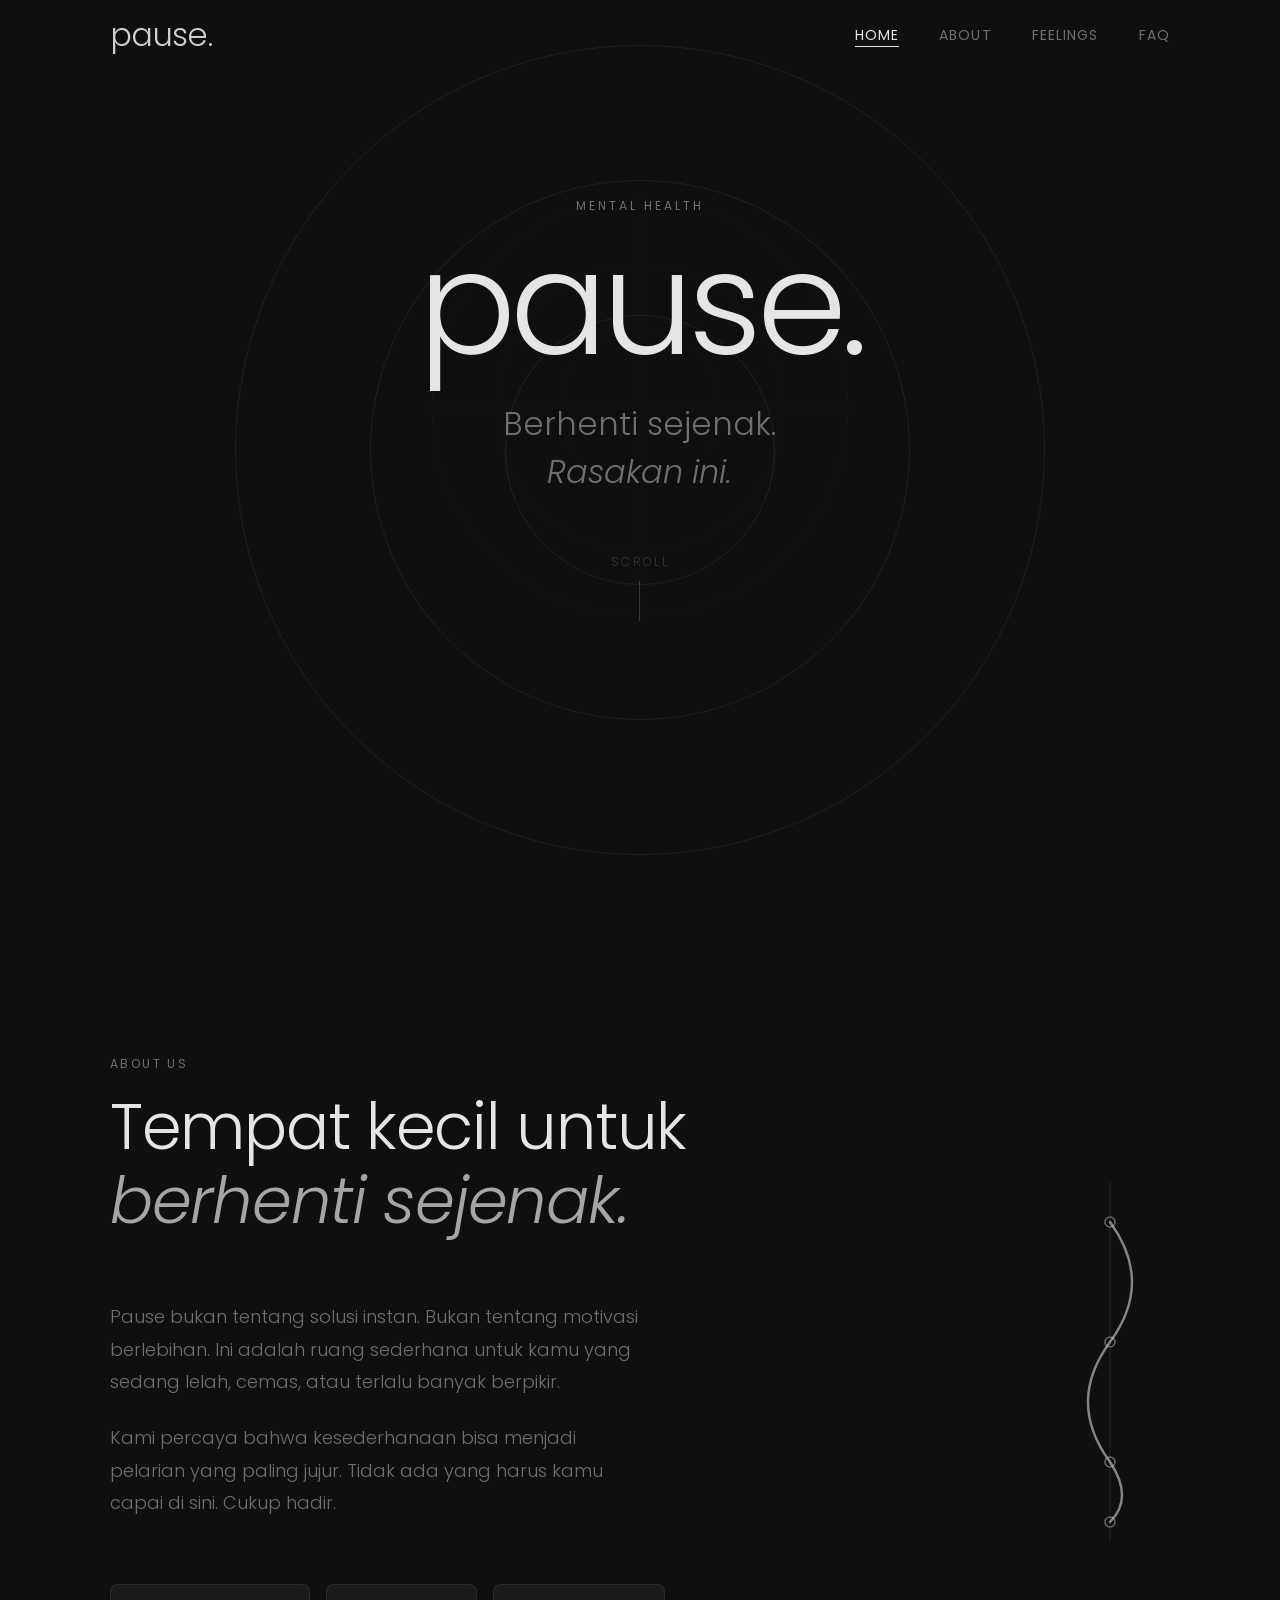
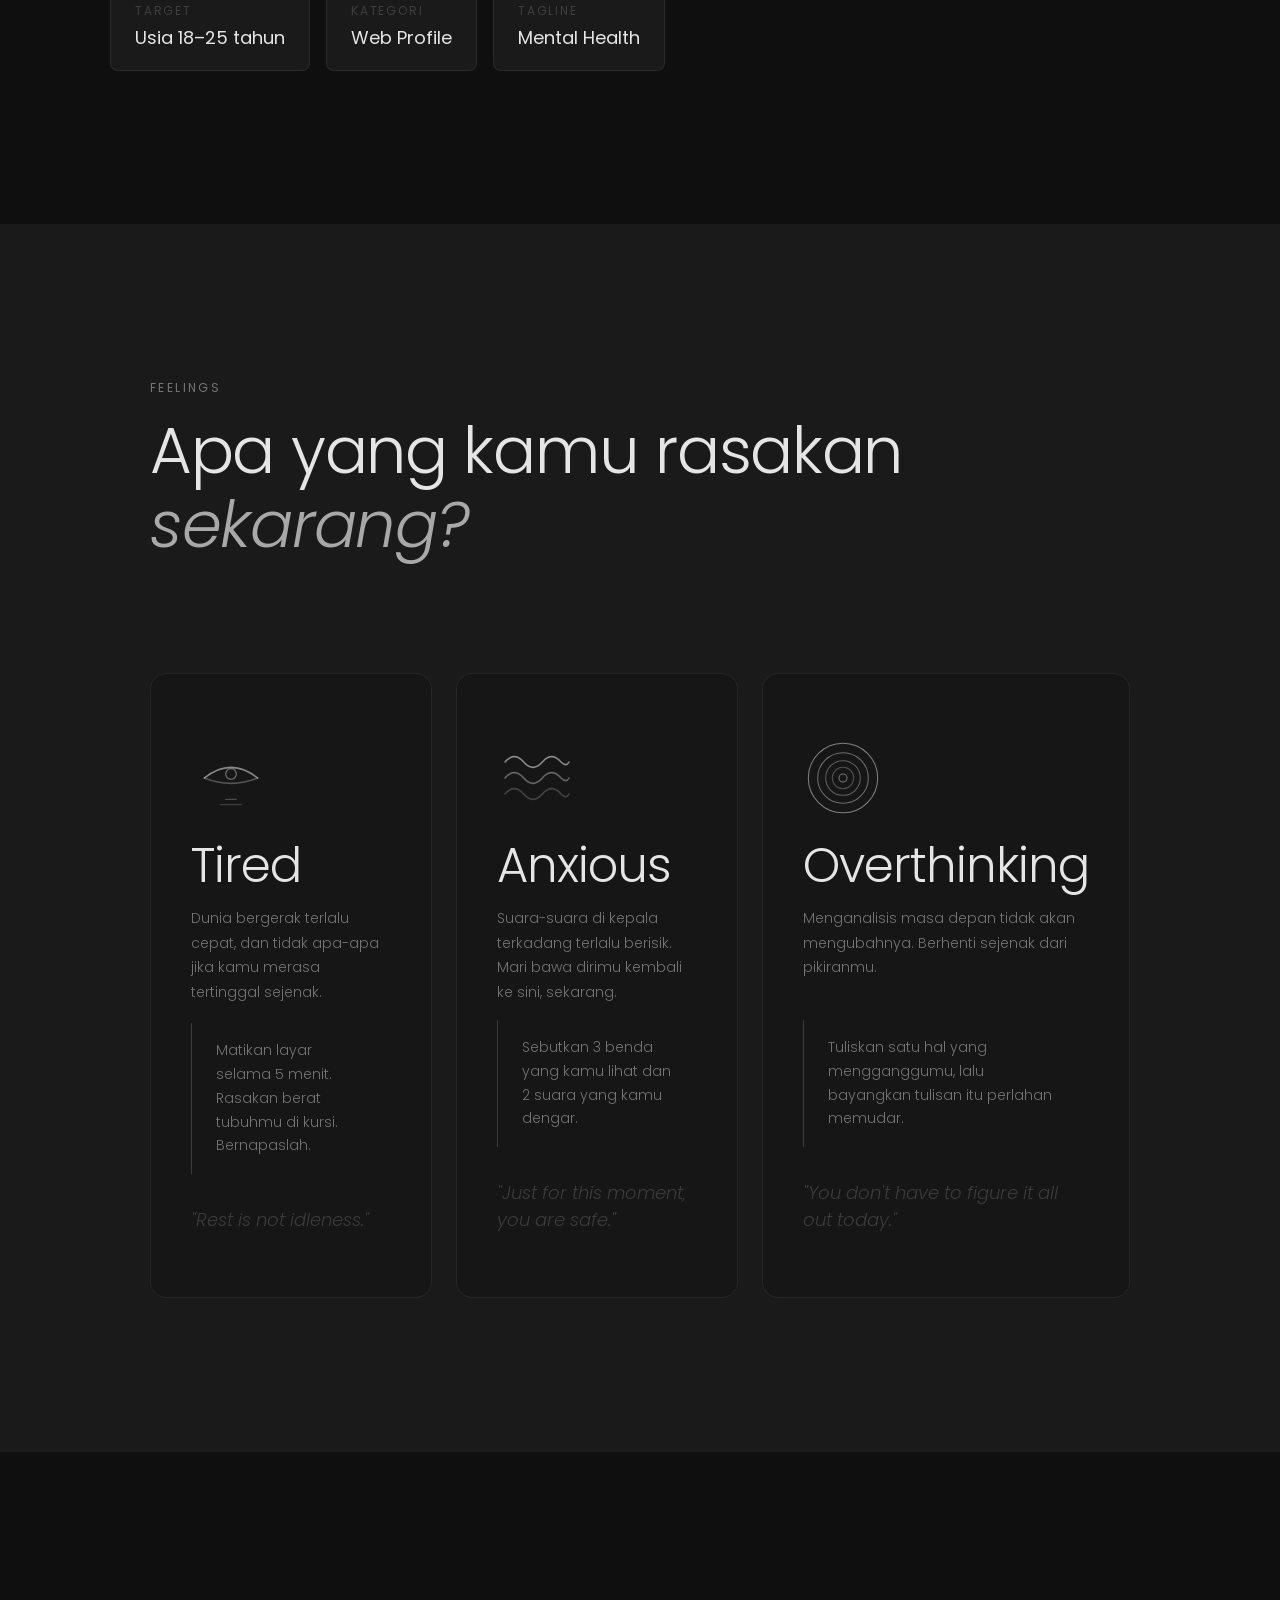
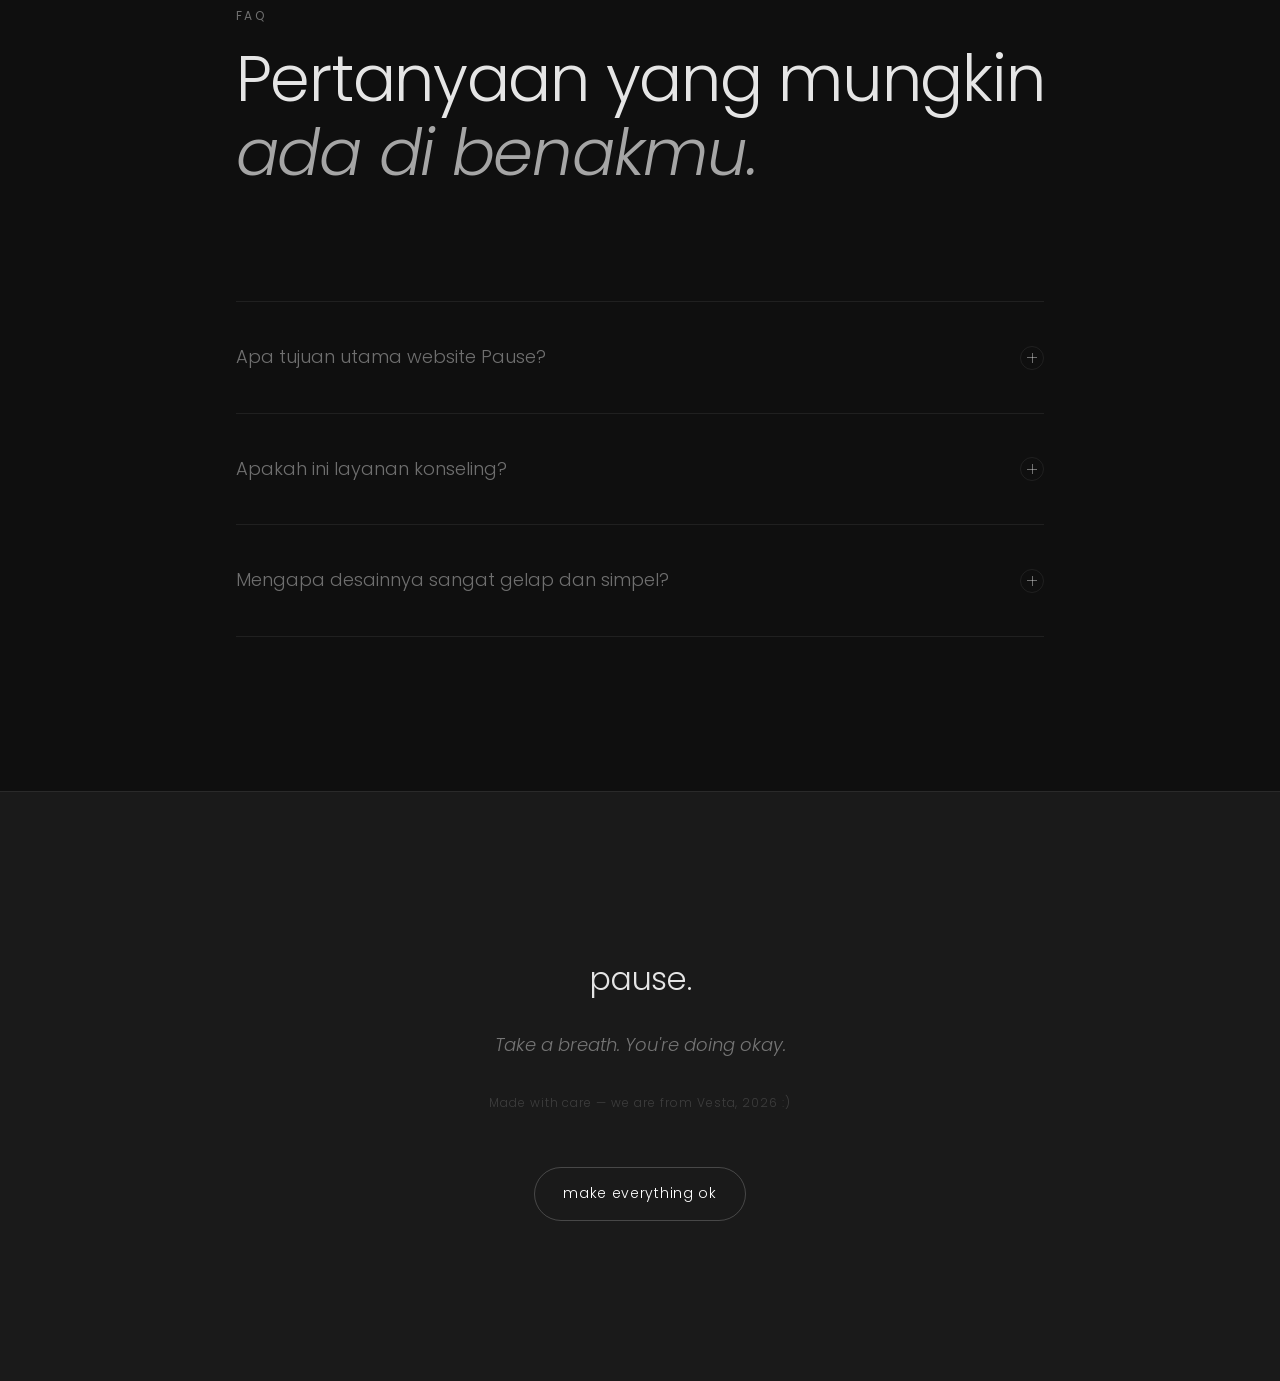
==== index.html @ aac9805b "feat: update add button everything ook" ====
<!doctype html>
<html lang="id">
  <head>
    <meta charset="UTF-8" />
    <meta name="viewport" content="width=device-width, initial-scale=1.0" />
    <meta
      name="description"
      content="Pause — Ruang digital yang tenang untuk berhenti sejenak dari hiruk-pikuk aktivitas sehari-hari."
    />
    <title>Pause - Mental Health</title>

    <!-- Favicon -->
    <link
      rel="icon"
      type="image/svg+xml"
      href="assets/images/line-art/overthinking.svg"
    />

    <!-- Google Fonts -->
    <link rel="preconnect" href="https://fonts.googleapis.com" />
    <link rel="preconnect" href="https://fonts.gstatic.com" crossorigin />
    <link
      href="https://fonts.googleapis.com/css2?family=Poppins:ital,wght@0,300;0,400;0,500;1,300;1,400&display=swap"
      rel="stylesheet"
    />

    <!-- Stylesheets -->
    <link rel="stylesheet" href="assets/css/style.css" />
    <link rel="stylesheet" href="assets/css/animations.css" />
  </head>
  <body>
    <!-- Skip link -->
    <a href="#main-content" class="skip-link">Skip to main content</a>

    <!-- Navbar -->
    <header class="site-header" role="banner">
      <nav class="navbar" role="navigation" aria-label="Main navigation">
        <a href="#home" class="navbar-brand" aria-label="Pause — back to home"
          >pause.</a
        >
        <ul class="navbar-nav" role="list">
          <li class="nav-item" role="listitem">
            <a href="#home" class="nav-link">Home</a>
          </li>
          <li class="nav-item" role="listitem">
            <a href="#about" class="nav-link">About</a>
          </li>
          <li class="nav-item" role="listitem">
            <a href="#feelings" class="nav-link">Feelings</a>
          </li>
          <li class="nav-item" role="listitem">
            <a href="#faq" class="nav-link">FAQ</a>
          </li>
        </ul>
      </nav>
    </header>

    <!-- Main -->
    <main id="main-content" role="main">
      <!-- Home -->
      <section
        id="home"
        class="section home-section"
        aria-labelledby="home-title"
      >
        <div class="home-bg-circles" aria-hidden="true">
          <span class="bg-circle bg-circle--outer"></span>
          <span class="bg-circle bg-circle--mid"></span>
          <span class="bg-circle bg-circle--inner"></span>
        </div>

        <div class="home-content">
          <div class="home-line-art" aria-hidden="true">
            <img src="assets/images/line-art/home-bg.svg" alt="" />
          </div>

          <div class="home-text">
            <p class="home-eyebrow">mental health</p>
            <h1 id="home-title" class="home-title">pause.</h1>
            <p class="home-tagline">
              Berhenti sejenak.<br /><em>Rasakan ini.</em>
            </p>
            <a
              href="#about"
              class="home-scroll-cue"
              aria-label="Scroll ke bawah untuk melihat lebih lanjut"
            >
              <span class="scroll-text">scroll</span>
              <span class="scroll-line" aria-hidden="true"></span>
            </a>
          </div>
        </div>
      </section>

      <!-- About -->
      <section
        id="about"
        class="section about-section"
        aria-labelledby="about-title"
      >
        <div class="section-container">
          <div class="about-content">
            <span class="section-label fade-in">About Us</span>
            <h2 id="about-title" class="section-title fade-in">
              Tempat kecil untuk<br /><em>berhenti sejenak.</em>
            </h2>
            <div class="about-body fade-in">
              <p>
                Pause bukan tentang solusi instan. Bukan tentang motivasi
                berlebihan. Ini adalah ruang sederhana untuk kamu yang sedang
                lelah, cemas, atau terlalu banyak berpikir.
              </p>
              <p>
                Kami percaya bahwa kesederhanaan bisa menjadi pelarian yang
                paling jujur. Tidak ada yang harus kamu capai di sini. Cukup
                hadir.
              </p>
            </div>

            <div class="about-meta fade-in" aria-label="Website details">
              <div class="about-meta-item">
                <span class="meta-label">Target</span>
                <span class="meta-value">Usia 18–25 tahun</span>
              </div>
              <div class="about-meta-item">
                <span class="meta-label">Kategori</span>
                <span class="meta-value">Web Profile</span>
              </div>
              <div class="about-meta-item">
                <span class="meta-label">Tagline</span>
                <span class="meta-value">Mental Health</span>
              </div>
            </div>
          </div>

          <div class="about-art fade-in" aria-hidden="true">
            <img src="assets/images/line-art/about-line.svg" alt="" />
          </div>
        </div>
      </section>

      <!-- Feelings -->
      <section
        id="feelings"
        class="section feelings-section"
        aria-labelledby="feelings-title"
      >
        <div class="section-container">
          <header class="feelings-header">
            <span class="section-label fade-in">Feelings</span>
            <h2 id="feelings-title" class="section-title fade-in">
              Apa yang kamu rasakan<br /><em>sekarang?</em>
            </h2>
          </header>

          <div
            class="feelings-grid"
            role="list"
            aria-label="Daftar perasaan yang dibahas"
          >
            <!-- Tired -->
            <article
              class="feeling-card fade-in"
              role="listitem"
              aria-labelledby="feeling-tired-title"
            >
              <div class="feeling-card-art" aria-hidden="true">
                <img src="assets/images/line-art/tired.svg" alt="" />
              </div>
              <div class="feeling-card-content">
                <h3 id="feeling-tired-title" class="feeling-title">Tired</h3>
                <p class="feeling-desc">
                  Dunia bergerak terlalu cepat, dan tidak apa-apa jika kamu
                  merasa tertinggal sejenak.
                </p>
                <div class="feeling-tips">
                  <p>
                    Matikan layar selama 5 menit. Rasakan berat tubuhmu di
                    kursi. Bernapaslah.
                  </p>
                </div>
                <blockquote class="feeling-quote">
                  <p>"Rest is not idleness."</p>
                </blockquote>
              </div>
            </article>

            <!-- Anxious -->
            <article
              class="feeling-card fade-in"
              role="listitem"
              aria-labelledby="feeling-anxious-title"
            >
              <div class="feeling-card-art" aria-hidden="true">
                <img src="assets/images/line-art/anxious.svg" alt="" />
              </div>
              <div class="feeling-card-content">
                <h3 id="feeling-anxious-title" class="feeling-title">
                  Anxious
                </h3>
                <p class="feeling-desc">
                  Suara-suara di kepala terkadang terlalu berisik. Mari bawa
                  dirimu kembali ke sini, sekarang.
                </p>
                <div class="feeling-tips">
                  <p>
                    Sebutkan 3 benda yang kamu lihat dan 2 suara yang kamu
                    dengar.
                  </p>
                </div>
                <blockquote class="feeling-quote">
                  <p>"Just for this moment, you are safe."</p>
                </blockquote>
              </div>
            </article>

            <!-- Overthinking -->
            <article
              class="feeling-card fade-in"
              role="listitem"
              aria-labelledby="feeling-overthinking-title"
            >
              <div class="feeling-card-art" aria-hidden="true">
                <img src="assets/images/line-art/overthinking.svg" alt="" />
              </div>
              <div class="feeling-card-content">
                <h3 id="feeling-overthinking-title" class="feeling-title">
                  Overthinking
                </h3>
                <p class="feeling-desc">
                  Menganalisis masa depan tidak akan mengubahnya. Berhenti
                  sejenak dari pikiranmu.
                </p>
                <div class="feeling-tips">
                  <p>
                    Tuliskan satu hal yang mengganggumu, lalu bayangkan tulisan
                    itu perlahan memudar.
                  </p>
                </div>
                <blockquote class="feeling-quote">
                  <p>"You don't have to figure it all out today."</p>
                </blockquote>
              </div>
            </article>
          </div>
        </div>
      </section>

      <!-- FAQ -->
      <section id="faq" class="section faq-section" aria-labelledby="faq-title">
        <div class="section-container">
          <header class="faq-header">
            <span class="section-label fade-in">FAQ</span>
            <h2 id="faq-title" class="section-title fade-in">
              Pertanyaan yang mungkin<br /><em>ada di benakmu.</em>
            </h2>
          </header>

          <div
            class="faq-list fade-in"
            role="list"
            aria-label="Frequently asked questions"
          >
            <div class="faq-item" role="listitem">
              <button
                class="faq-question"
                aria-expanded="false"
                aria-controls="faq-answer-1"
                id="faq-btn-1"
              >
                <span>Apa tujuan utama website Pause?</span>
                <span class="faq-icon" aria-hidden="true"></span>
              </button>
              <div
                class="faq-answer"
                id="faq-answer-1"
                role="region"
                aria-labelledby="faq-btn-1"
                hidden
              >
                <p>
                  Memberikan ruang digital yang tenang bagi siapa saja untuk
                  berhenti sejenak dari hiruk-pikuk aktivitas sehari-hari.
                </p>
              </div>
            </div>

            <div class="faq-item" role="listitem">
              <button
                class="faq-question"     
                aria-expanded="false"
                aria-controls="faq-answer-2"
                id="faq-btn-2"
              >
                <span>Apakah ini layanan konseling?</span>
                <span class="faq-icon" aria-hidden="true"></span>
              </button>
              <div
                class="faq-answer"
                id="faq-answer-2"
                role="region"
                aria-labelledby="faq-btn-2"
                hidden
              >
                <p>
                  Tidak. Website ini adalah media reflektif untuk membantu
                  menenangkan pikiran melalui pengalaman visual dan teks
                  singkat. Untuk dukungan profesional, kami sarankan berbicara
                  dengan konselor atau psikolog terdekat.
                </p>
              </div>
            </div>

            <div class="faq-item" role="listitem">
              <button
                class="faq-question"
                aria-expanded="false"
                aria-controls="faq-answer-3"
                id="faq-btn-3"
              >
                <span>Mengapa desainnya sangat gelap dan simpel?</span>
                <span class="faq-icon" aria-hidden="true"></span>
              </button>
              <div
                class="faq-answer"
                id="faq-answer-3"
                role="region"
                aria-labelledby="faq-btn-3"
                hidden
              >
                <p>
                  Untuk meminimalisir distraksi visual dan memberikan kenyamanan
                  pada mata, terutama saat merasa lelah atau cemas.
                  Kesederhanaan adalah bagian dari pesannya.
                </p>
              </div>
            </div>
          </div>
        </div>
      </section>
    </main>

    <!-- Footer -->
    <footer class="site-footer" role="contentinfo">
      <div class="footer-container">
        <p class="footer-brand">pause.</p>
        <p class="footer-tagline">Take a breath. You're doing okay.</p>
        <p class="footer-credit">Made with care — we are from Vesta, 2026 :)</p>
      </div>
      <br />
      <br />
      <div class="ok-section">
        <button id="ok-button">make everything ok</button>
      </div>
    </footer>

    <!-- Popup -->
    <div
      class="popup-overlay"
      id="popup-overlay"
      role="dialog"
      aria-modal="true"
      aria-labelledby="popup-message"
      aria-hidden="true"
    >
      <div class="popup-card">
        <div class="popup-art" aria-hidden="true">
          <img src="assets/images/line-art/popup-circles.svg" alt="" />
        </div>
        <p id="popup-message" class="popup-message" aria-live="polite"></p>
        <div class="popup-progress">
          <div class="popup-progress-bar" id="popup-progress-bar"></div>
        </div>
        <button
          class="popup-close"
          id="popup-close"
          aria-label="Tutup pesan reflektif"
        >
          okay
        </button>
      </div>
    </div>

    <!-- Scripts -->
    <script src="assets/js/popup.js"></script>
    <script src="assets/js/main.js"></script>
  </body>
</html>
---- assets/css/style.css ----
/* ============================================================
   PAUSE — style.css
   Global styles, variables, reset, components
   ============================================================ */

/* Custom Properties */
:root {
  /* Colors */
  --color-bg: #0f0f0f;
  --color-bg-secondary: #1a1a1a;
  --color-bg-card: #161616;
  --color-text: #e5e5e5;
  --color-text-muted: rgba(229, 229, 229, 0.45);
  --color-text-faint: rgba(229, 229, 229, 0.18);
  --color-border: rgba(229, 229, 229, 0.08);
  --color-border-hover: rgba(229, 229, 229, 0.18);

  /* Typography */
  --font-main: "Poppins", system-ui, sans-serif;

  /* Font sizes */
  --fs-xs: 0.75rem;
  --fs-sm: 0.875rem;
  --fs-base: 1rem;
  --fs-md: 1.125rem;
  --fs-lg: 1.5rem;
  --fs-xl: 2rem;
  --fs-2xl: 3rem;
  --fs-3xl: 4.5rem;
  --fs-hero: clamp(4.5rem, 14vw, 9rem);

  /* Spacing */
  --space-xs: 0.5rem;
  --space-sm: 1rem;
  --space-md: 1.5rem;
  --space-lg: 2.5rem;
  --space-xl: 4rem;
  --space-2xl: 7rem;
  --space-3xl: 10rem;

  /* Layout */
  --max-width: 1140px;
  --section-padding: clamp(5rem, 12vw, 10rem);

  /* Navbar */
  --navbar-height: 70px;

  /* Transitions */
  --transition-fast: 150ms ease;
  --transition-base: 300ms ease;
  --transition-slow: 600ms ease;

  /* Radius */
  --radius-sm: 4px;
  --radius-base: 8px;
  --radius-lg: 16px;
  --radius-full: 9999px;
}

/* Reset */
*,
*::before,
*::after {
  box-sizing: border-box;
  margin: 0;
  padding: 0;
}

html {
  scroll-behavior: smooth;
  scroll-padding-top: var(--navbar-height);
  -webkit-text-size-adjust: 100%;
}

body {
  background-color: var(--color-bg);
  color: var(--color-text);
  font-family: var(--font-main);
  font-size: var(--fs-base);
  font-weight: 300;
  line-height: 1.7;
  min-height: 100vh;
  overflow-x: hidden;
}

img {
  display: block;
  max-width: 100%;
}

ul,
ol {
  list-style: none;
}

a {
  color: inherit;
  text-decoration: none;
}

button {
  background: none;
  border: none;
  cursor: pointer;
  font: inherit;
  color: inherit;
}

blockquote {
  quotes: none;
}

/* Skip link */
.skip-link {
  position: absolute;
  top: -999px;
  left: 0;
  padding: var(--space-xs) var(--space-sm);
  background: var(--color-text);
  color: var(--color-bg);
  font-size: var(--fs-sm);
  z-index: 1000;
}

.skip-link:focus {
  top: 0;
}

/* Navbar */
.site-header {
  position: fixed;
  top: 0;
  left: 0;
  right: 0;
  z-index: 100;
  height: var(--navbar-height);
  transition:
    background-color var(--transition-slow),
    border-color var(--transition-slow);
}

.site-header.is-scrolled {
  background-color: rgba(15, 15, 15, 0.88);
  backdrop-filter: blur(12px);
  -webkit-backdrop-filter: blur(12px);
  border-bottom: 1px solid var(--color-border);
}

.navbar {
  display: flex;
  align-items: center;
  justify-content: space-between;
  max-width: var(--max-width);
  margin: 0 auto;
  padding: 0 var(--space-lg);
  height: 100%;
}

.navbar-brand {
  font-size: var(--fs-xl);
  font-weight: 300;
  letter-spacing: -0.02em;
  color: var(--color-text);
  opacity: 0.9;
  transition: opacity var(--transition-fast);
}

.navbar-brand:hover {
  opacity: 1;
}

.navbar-nav {
  display: flex;
  align-items: center;
  gap: var(--space-lg);
}

.nav-link {
  font-size: var(--fs-sm);
  font-weight: 400;
  letter-spacing: 0.08em;
  text-transform: uppercase;
  color: var(--color-text-muted);
  position: relative;
  padding-bottom: 2px;
  transition: color var(--transition-fast);
}

.nav-link::after {
  content: "";
  position: absolute;
  bottom: 0;
  left: 0;
  width: 0;
  height: 1px;
  background-color: var(--color-text);
  transition: width var(--transition-base);
}

.nav-link:hover,
.nav-link.is-active {
  color: var(--color-text);
}

.nav-link:hover::after,
.nav-link.is-active::after {
  width: 100%;
}

/* Section shared */
.section {
  min-height: 100vh;
  padding-top: var(--section-padding);
  padding-bottom: var(--section-padding);
  position: relative;
}

.section-container {
  max-width: var(--max-width);
  margin: 0 auto;
  padding: 0 var(--space-lg);
}

.section-label {
  display: block;
  font-size: var(--fs-xs);
  font-weight: 400;
  letter-spacing: 0.2em;
  text-transform: uppercase;
  color: var(--color-text-muted);
  margin-bottom: var(--space-sm);
}

.section-title {
  font-size: clamp(var(--fs-2xl), 5vw, var(--fs-3xl));
  font-weight: 300;
  line-height: 1.15;
  letter-spacing: -0.02em;
  margin-bottom: var(--space-xl);
  color: var(--color-text);
}

.section-title em {
  font-style: italic;
  opacity: 0.7;
}

/* Home section */
.home-section {
  display: flex;
  align-items: center;
  justify-content: center;
  padding-top: var(--navbar-height);
  overflow: hidden;
}

.home-bg-circles {
  position: absolute;
  inset: 0;
  pointer-events: none;
  z-index: 0;
}

.bg-circle {
  position: absolute;
  border-radius: 50%;
  border: 1px solid var(--color-border);
}

.bg-circle--outer {
  width: 90vmin;
  height: 90vmin;
  top: 50%;
  left: 50%;
  transform: translate(-50%, -50%);
  animation: pulse-ring 8s ease-in-out infinite;
}

.bg-circle--mid {
  width: 60vmin;
  height: 60vmin;
  top: 50%;
  left: 50%;
  transform: translate(-50%, -50%);
  animation: pulse-ring 8s ease-in-out 1s infinite;
}

.bg-circle--inner {
  width: 30vmin;
  height: 30vmin;
  top: 50%;
  left: 50%;
  transform: translate(-50%, -50%);
  animation: pulse-ring 8s ease-in-out 2s infinite;
}

.home-content {
  position: relative;
  z-index: 1;
  display: flex;
  flex-direction: column;
  align-items: center;
  justify-content: center;
  text-align: center;
  width: 100%;
  max-width: var(--max-width);
  padding: 0 var(--space-lg);
}

.home-line-art {
  position: absolute;
  top: 50%;
  left: 50%;
  transform: translate(-50%, -50%);
  width: clamp(280px, 55vmin, 480px);
  opacity: 0.35;
  pointer-events: none;
  animation: float-slow 7s ease-in-out infinite;
  animation-delay: 1.5s;
}

.home-line-art img {
  width: 100%;
  height: auto;
}

.home-text {
  display: flex;
  flex-direction: column;
  align-items: center;
  gap: var(--space-sm);
}

.home-eyebrow {
  font-size: var(--fs-xs);
  font-weight: 400;
  letter-spacing: 0.25em;
  text-transform: uppercase;
  color: var(--color-text-muted);
}

.home-title {
  font-size: var(--fs-hero);
  font-weight: 300;
  line-height: 1;
  letter-spacing: -0.04em;
  color: var(--color-text);
}

.home-tagline {
  font-size: clamp(var(--fs-md), 2.5vw, var(--fs-xl));
  font-weight: 300;
  color: var(--color-text-muted);
  line-height: 1.5;
  margin-top: var(--space-xs);
}

.home-tagline em {
  font-style: italic;
}

.home-scroll-cue {
  display: flex;
  flex-direction: column;
  align-items: center;
  gap: var(--space-xs);
  margin-top: var(--space-lg);
  color: var(--color-text-faint);
  transition: color var(--transition-base);
}

.home-scroll-cue:hover {
  color: var(--color-text-muted);
}

.scroll-text {
  font-size: var(--fs-xs);
  letter-spacing: 0.2em;
  text-transform: uppercase;
}

.scroll-line {
  display: block;
  width: 1px;
  height: 40px;
  background: currentColor;
  animation: scroll-bounce 2s ease-in-out infinite;
}

/* About section */
.about-section {
  background-color: var(--color-bg);
  display: flex;
  align-items: center;
}

.about-section .section-container {
  display: grid;
  grid-template-columns: 1fr auto;
  gap: var(--space-2xl);
  align-items: center;
  width: 100%;
}

.about-body {
  display: flex;
  flex-direction: column;
  gap: var(--space-md);
  max-width: 540px;
  margin-bottom: var(--space-xl);
}

.about-body p {
  font-size: var(--fs-md);
  font-weight: 300;
  color: var(--color-text-muted);
  line-height: 1.8;
}

.about-meta {
  display: flex;
  flex-wrap: wrap;
  gap: var(--space-sm);
}

.about-meta-item {
  display: flex;
  flex-direction: column;
  gap: 2px;
  padding: var(--space-sm) var(--space-md);
  border: 1px solid var(--color-border);
  border-radius: var(--radius-base);
  background-color: var(--color-bg-secondary);
  transition: border-color var(--transition-base);
}

.about-meta-item:hover {
  border-color: var(--color-border-hover);
}

.meta-label {
  font-size: var(--fs-xs);
  font-weight: 400;
  letter-spacing: 0.15em;
  text-transform: uppercase;
  color: var(--color-text-faint);
}

.meta-value {
  font-size: var(--fs-md);
  font-weight: 400;
  color: var(--color-text);
}

.about-art {
  width: 120px;
  opacity: 0.6;
  flex-shrink: 0;
}

.about-art img {
  width: 100%;
  height: auto;
}

/* Feelings section */
.feelings-section {
  background-color: var(--color-bg-secondary);
}

.feelings-header {
  max-width: var(--max-width);
  margin: 0 auto;
  padding: 0 var(--space-lg);
  margin-bottom: var(--space-2xl);
}

.feelings-grid {
  max-width: var(--max-width);
  margin: 0 auto;
  padding: 0 var(--space-lg);
  display: grid;
  grid-template-columns: repeat(3, 1fr);
  gap: var(--space-md);
}

.feeling-card {
  background-color: var(--color-bg-card);
  border: 1px solid var(--color-border);
  border-radius: var(--radius-lg);
  padding: var(--space-xl) var(--space-lg);
  display: flex;
  flex-direction: column;
  gap: var(--space-md);
  transition:
    border-color var(--transition-base),
    transform var(--transition-slow);
  will-change: transform;
}

.feeling-card:hover {
  border-color: var(--color-border-hover);
  transform: translateY(-4px);
}

.feeling-card-art {
  width: 80px;
  height: 80px;
}

.feeling-card-art img {
  width: 100%;
  height: 100%;
  object-fit: contain;
}

.feeling-card-content {
  display: flex;
  flex-direction: column;
  gap: var(--space-sm);
  flex: 1;
}

.feeling-title {
  font-size: var(--fs-2xl);
  font-weight: 300;
  letter-spacing: -0.02em;
  line-height: 1;
  color: var(--color-text);
}

.feeling-desc {
  font-size: var(--fs-sm);
  font-weight: 300;
  color: var(--color-text-muted);
  line-height: 1.75;
}

.feeling-tips {
  padding: var(--space-sm) var(--space-md);
  border-left: 1px solid var(--color-border-hover);
  margin-top: auto;
}

.feeling-tips p {
  font-size: var(--fs-sm);
  font-weight: 300;
  color: var(--color-text-muted);
  line-height: 1.7;
}

.feeling-quote {
  margin-top: var(--space-sm);
}

.feeling-quote p {
  font-size: var(--fs-md);
  font-style: italic;
  font-weight: 300;
  color: var(--color-text-faint);
  line-height: 1.5;
}

/* FAQ section */
.faq-section {
  background-color: var(--color-bg);
  display: flex;
  align-items: center;
}

.faq-header {
  max-width: var(--max-width);
  margin: 0 auto;
  padding: 0 var(--space-lg);
  margin-bottom: var(--space-2xl);
}

.faq-list {
  max-width: var(--max-width);
  margin: 0 auto;
  padding: 0 var(--space-lg);
  display: flex;
  flex-direction: column;
}

.faq-item {
  border-top: 1px solid var(--color-border);
}

.faq-item:last-child {
  border-bottom: 1px solid var(--color-border);
}

.faq-question {
  display: flex;
  align-items: center;
  justify-content: space-between;
  width: 100%;
  padding: var(--space-lg) 0;
  text-align: left;
  color: var(--color-text-muted);
  font-size: var(--fs-md);
  font-weight: 300;
  gap: var(--space-md);
  transition: color var(--transition-fast);
}

.faq-question:hover,
.faq-question[aria-expanded="true"] {
  color: var(--color-text);
}

.faq-icon {
  flex-shrink: 0;
  width: 24px;
  height: 24px;
  border: 1px solid var(--color-border);
  border-radius: var(--radius-full);
  display: flex;
  align-items: center;
  justify-content: center;
  color: var(--color-text-muted);
  transition:
    border-color var(--transition-base),
    color var(--transition-base);
  position: relative;
}

.faq-icon::before {
  content: "";
  position: absolute;
  width: 10px;
  height: 1px;
  background: currentColor;
}

.faq-icon::after {
  content: "";
  position: absolute;
  width: 1px;
  height: 10px;
  background: currentColor;
  transition:
    transform var(--transition-base),
    opacity var(--transition-base);
}

.faq-question[aria-expanded="true"] .faq-icon {
  border-color: var(--color-border-hover);
  color: var(--color-text);
}

.faq-question[aria-expanded="true"] .faq-icon::after {
  transform: rotate(90deg);
  opacity: 0;
}

.faq-answer {
  overflow: hidden;
  max-height: 0;
  transition: max-height 400ms cubic-bezier(0.16, 1, 0.3, 1);
}

.faq-answer[hidden] {
  display: block !important;
  max-height: 0;
}

.faq-answer.is-open {
  max-height: 400px;
}

.faq-answer p {
  padding-bottom: var(--space-lg);
  font-size: var(--fs-base);
  font-weight: 300;
  color: var(--color-text-muted);
  line-height: 1.8;
  max-width: 680px;
}

/* Footer */
.site-footer {
  background-color: var(--color-bg-secondary);
  border-top: 1px solid var(--color-border);
  padding: var(--space-3xl) var(--space-lg);
  text-align: center;
}

.footer-container {
  display: flex;
  flex-direction: column;
  align-items: center;
  gap: var(--space-sm);
}

.footer-brand {
  font-size: var(--fs-xl);
  font-weight: 300;
  letter-spacing: -0.02em;
  color: var(--color-text);
  margin-bottom: var(--space-xs);
}

.footer-tagline {
  font-size: var(--fs-md);
  font-style: italic;
  font-weight: 300;
  color: var(--color-text-muted);
}

.footer-credit {
  font-size: var(--fs-xs);
  font-weight: 300;
  letter-spacing: 0.08em;
  color: var(--color-text-faint);
  margin-top: var(--space-sm);
}

/* Popup */
.popup-overlay {
  position: fixed;
  inset: 0;
  z-index: 200;
  display: flex;
  align-items: center;
  justify-content: center;
  padding: var(--space-lg);
  background-color: rgba(10, 10, 10, 0.75);
  backdrop-filter: blur(8px);
  -webkit-backdrop-filter: blur(8px);
  opacity: 0;
  pointer-events: none;
  transition: opacity var(--transition-slow);
}

.popup-overlay.is-visible {
  opacity: 1;
  pointer-events: all;
}

.popup-card {
  background-color: var(--color-bg-secondary);
  border: 1px solid var(--color-border-hover);
  border-radius: var(--radius-lg);
  padding: var(--space-2xl) var(--space-xl);
  max-width: 420px;
  width: 100%;
  text-align: center;
  display: flex;
  flex-direction: column;
  align-items: center;
  gap: var(--space-lg);
  transform: translateY(16px);
  transition: transform var(--transition-slow);
}

.popup-overlay.is-visible .popup-card {
  transform: translateY(0);
}

.popup-art img {
  width: 70px;
  height: 70px;
  opacity: 0.6;
}

.popup-message {
  font-size: var(--fs-lg);
  font-weight: 300;
  font-style: italic;
  line-height: 1.5;
  color: var(--color-text);
  letter-spacing: -0.01em;
}

.popup-close {
  display: inline-block;
  padding: var(--space-sm) var(--space-xl);
  border: 1px solid var(--color-border-hover);
  border-radius: var(--radius-full);
  font-size: var(--fs-xs);
  font-weight: 400;
  letter-spacing: 0.12em;
  text-transform: uppercase;
  color: var(--color-text-muted);
  transition:
    color var(--transition-fast),
    border-color var(--transition-fast),
    background var(--transition-fast);
}

.popup-close:hover {
  color: var(--color-bg);
  background-color: var(--color-text);
  border-color: var(--color-text);
}

/* Responsive - Tablet */
@media (max-width: 900px) {
  .about-section .section-container {
    grid-template-columns: 1fr;
  }

  .about-art {
    display: none;
  }

  .feelings-grid {
    grid-template-columns: 1fr;
    max-width: 480px;
  }

  .navbar-nav {
    gap: var(--space-md);
  }
}

/* Responsive - Mobile */
@media (max-width: 600px) {
  :root {
    --space-lg: 1.5rem;
  }

  .navbar {
    padding: 0 var(--space-md);
  }

  .feelings-grid,
  .faq-list,
  .faq-header,
  .feelings-header,
  .section-container {
    padding: 0 var(--space-md);
  }
}

.popup-progress {
  width: 100%;
  height: 4px;
  background: rgba(255, 255, 255, 0.1);
  margin-top: 16px;
  border-radius: 999px;
  overflow: hidden;
}

.popup-progress-bar {
  height: 100%;
  width: 0%;
  background: white;
  transition: width 0.3s ease;
}

#ok-button {
  padding: 14px 28px;
  border-radius: 999px;
  border: 1px solid rgba(255, 255, 255, 0.2);
  background: transparent;
  color: white;
  font-size: 14px;
  letter-spacing: 0.05em;
  cursor: pointer;

  transition: all 0.25s ease;
}

/* hover */
#ok-button:hover {
  background: rgba(255, 255, 255, 0.08);
  border-color: rgba(255, 255, 255, 0.4);
}

/* active (click feel) */
#ok-button:active {
  transform: scale(0.96);
}

#ok-button:hover {
  box-shadow: 0 0 20px rgba(255, 255, 255, 0.08);
}
---- assets/css/animations.css ----
/* ============================================================
   PAUSE — animations.css
   Keyframes, entrance transitions, scroll-triggered effects
   ============================================================ */

/* Keyframes */

@keyframes pulse-ring {
  0%,
  100% {
    opacity: 0.06;
    transform: translate(-50%, -50%) scale(1);
  }
  50% {
    opacity: 0.14;
    transform: translate(-50%, -50%) scale(1.04);
  }
}

@keyframes scroll-bounce {
  0%,
  100% {
    transform: scaleY(1);
    opacity: 0.3;
  }
  50% {
    transform: scaleY(0.6);
    opacity: 0.1;
  }
}

@keyframes float-slow {
  0%,
  100% {
    transform: translate(-50%, -50%) translateY(0px);
  }
  50% {
    transform: translate(-50%, -50%) translateY(-12px);
  }
}

@keyframes hero-enter {
  from {
    opacity: 0;
    transform: translateY(28px);
  }
  to {
    opacity: 1;
    transform: translateY(0);
  }
}

/* Hero entrance */
.home-eyebrow {
  animation: hero-enter 0.9s ease both;
  animation-delay: 0.2s;
}

.home-title {
  animation: hero-enter 1.1s cubic-bezier(0.16, 1, 0.3, 1) both;
  animation-delay: 0.35s;
}

.home-tagline {
  animation: hero-enter 0.9s ease both;
  animation-delay: 0.6s;
}

.home-scroll-cue {
  animation: hero-enter 0.9s ease both;
  animation-delay: 0.85s;
}

/* Scroll fade-in */
.fade-in {
  opacity: 0;
  transform: translateY(24px);
  transition:
    opacity 0.75s cubic-bezier(0.16, 1, 0.3, 1),
    transform 0.75s cubic-bezier(0.16, 1, 0.3, 1);
}

.fade-in.is-visible {
  opacity: 1;
  transform: translateY(0);
}

/* Feeling cards stagger */
.feelings-grid .feeling-card:nth-child(1) {
  transition-delay: 0ms;
}
.feelings-grid .feeling-card:nth-child(2) {
  transition-delay: 120ms;
}
.feelings-grid .feeling-card:nth-child(3) {
  transition-delay: 240ms;
}

/* FAQ items stagger */
.faq-list .faq-item:nth-child(1) {
  transition-delay: 0ms;
}
.faq-list .faq-item:nth-child(2) {
  transition-delay: 80ms;
}
.faq-list .faq-item:nth-child(3) {
  transition-delay: 160ms;
}

/* Reduce motion */
@media (prefers-reduced-motion: reduce) {
  *,
  *::before,
  *::after {
    animation-duration: 0.01ms !important;
    animation-iteration-count: 1 !important;
    transition-duration: 0.01ms !important;
  }

  .fade-in {
    opacity: 1;
    transform: none;
  }

  html {
    scroll-behavior: auto;
  }
}
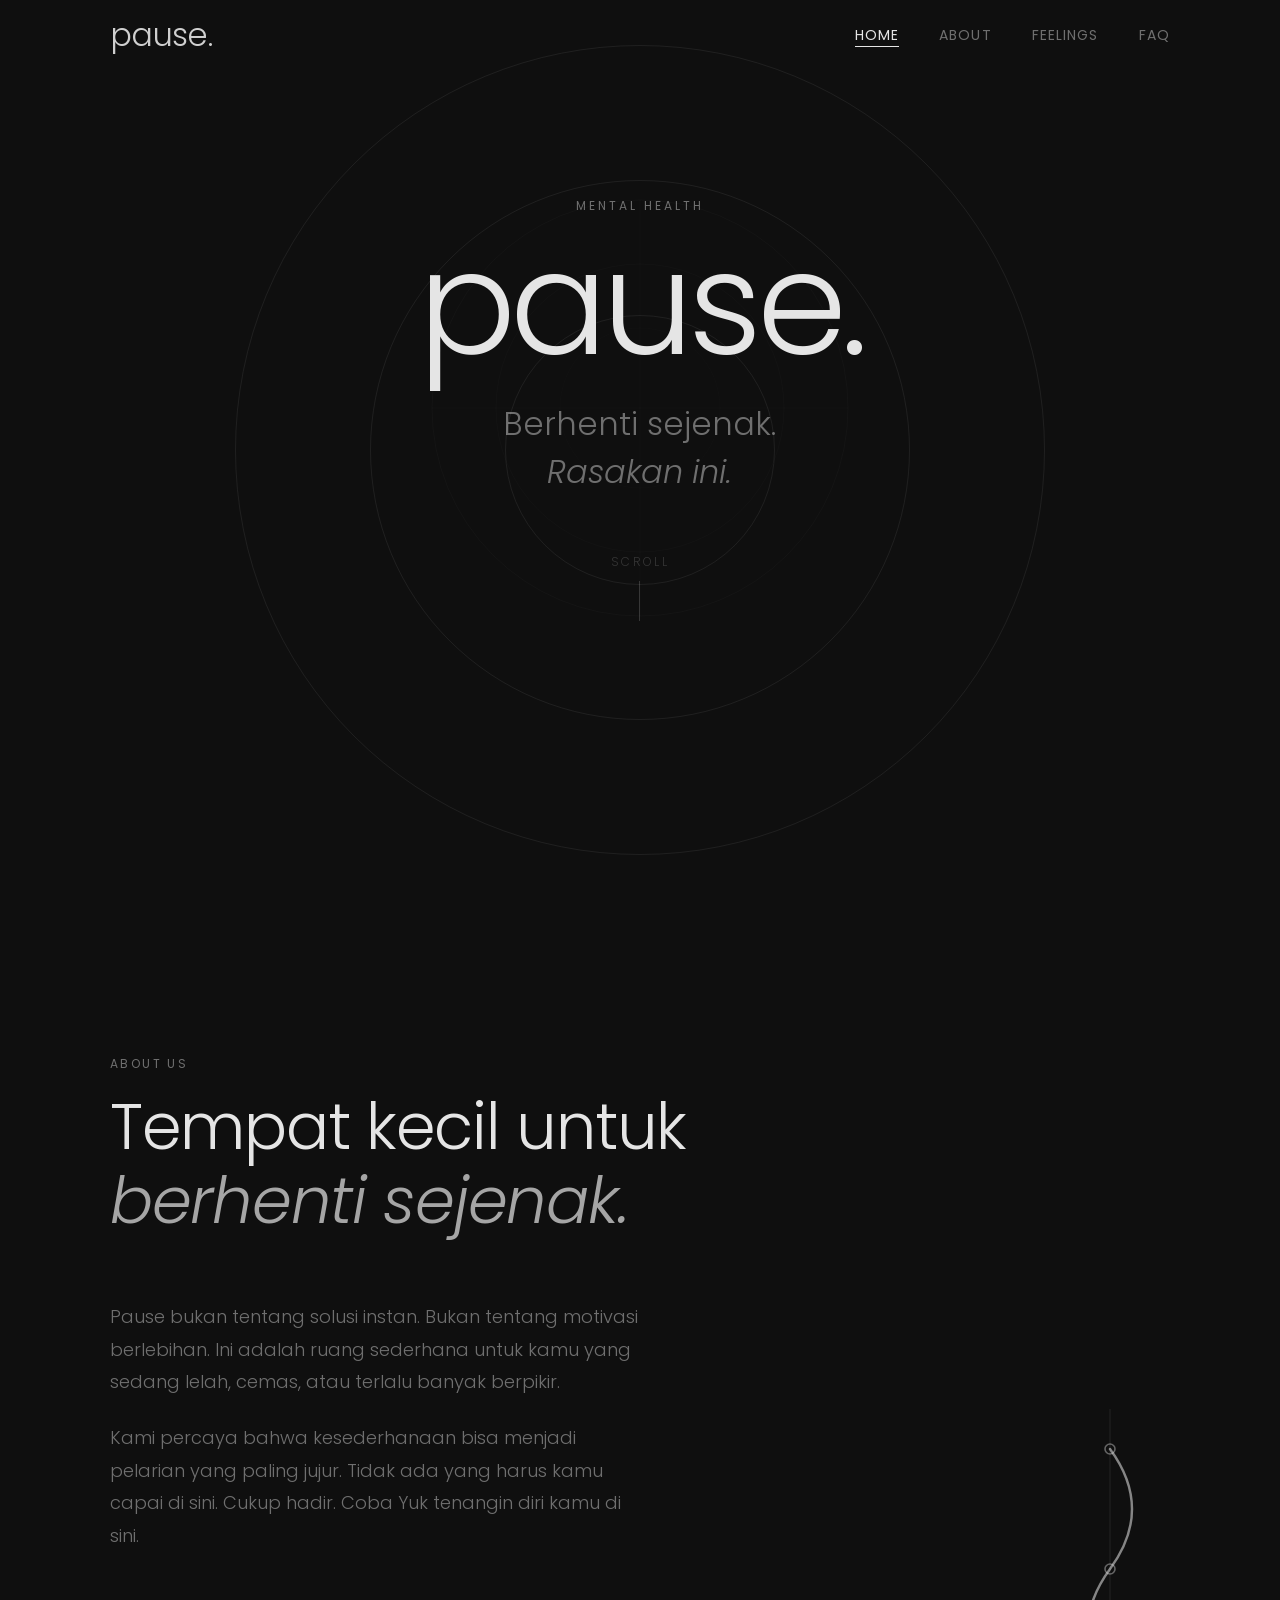
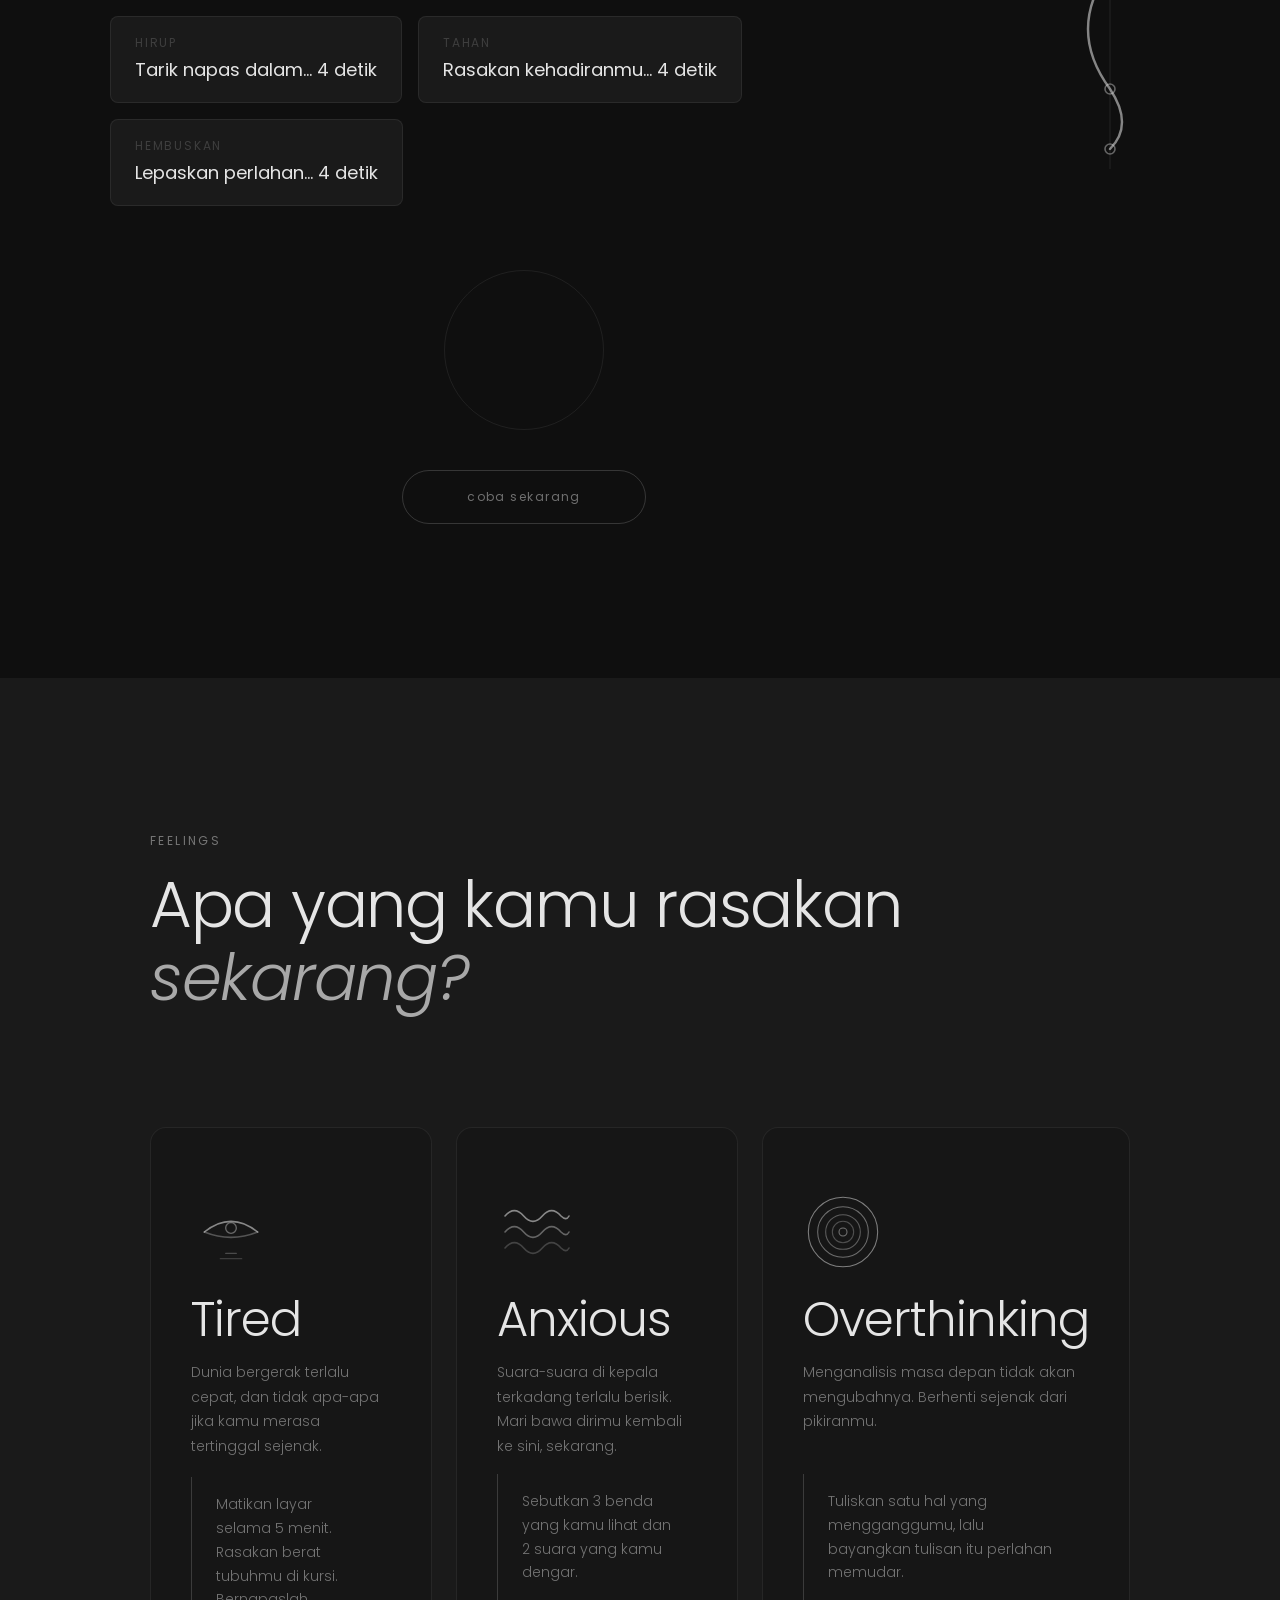
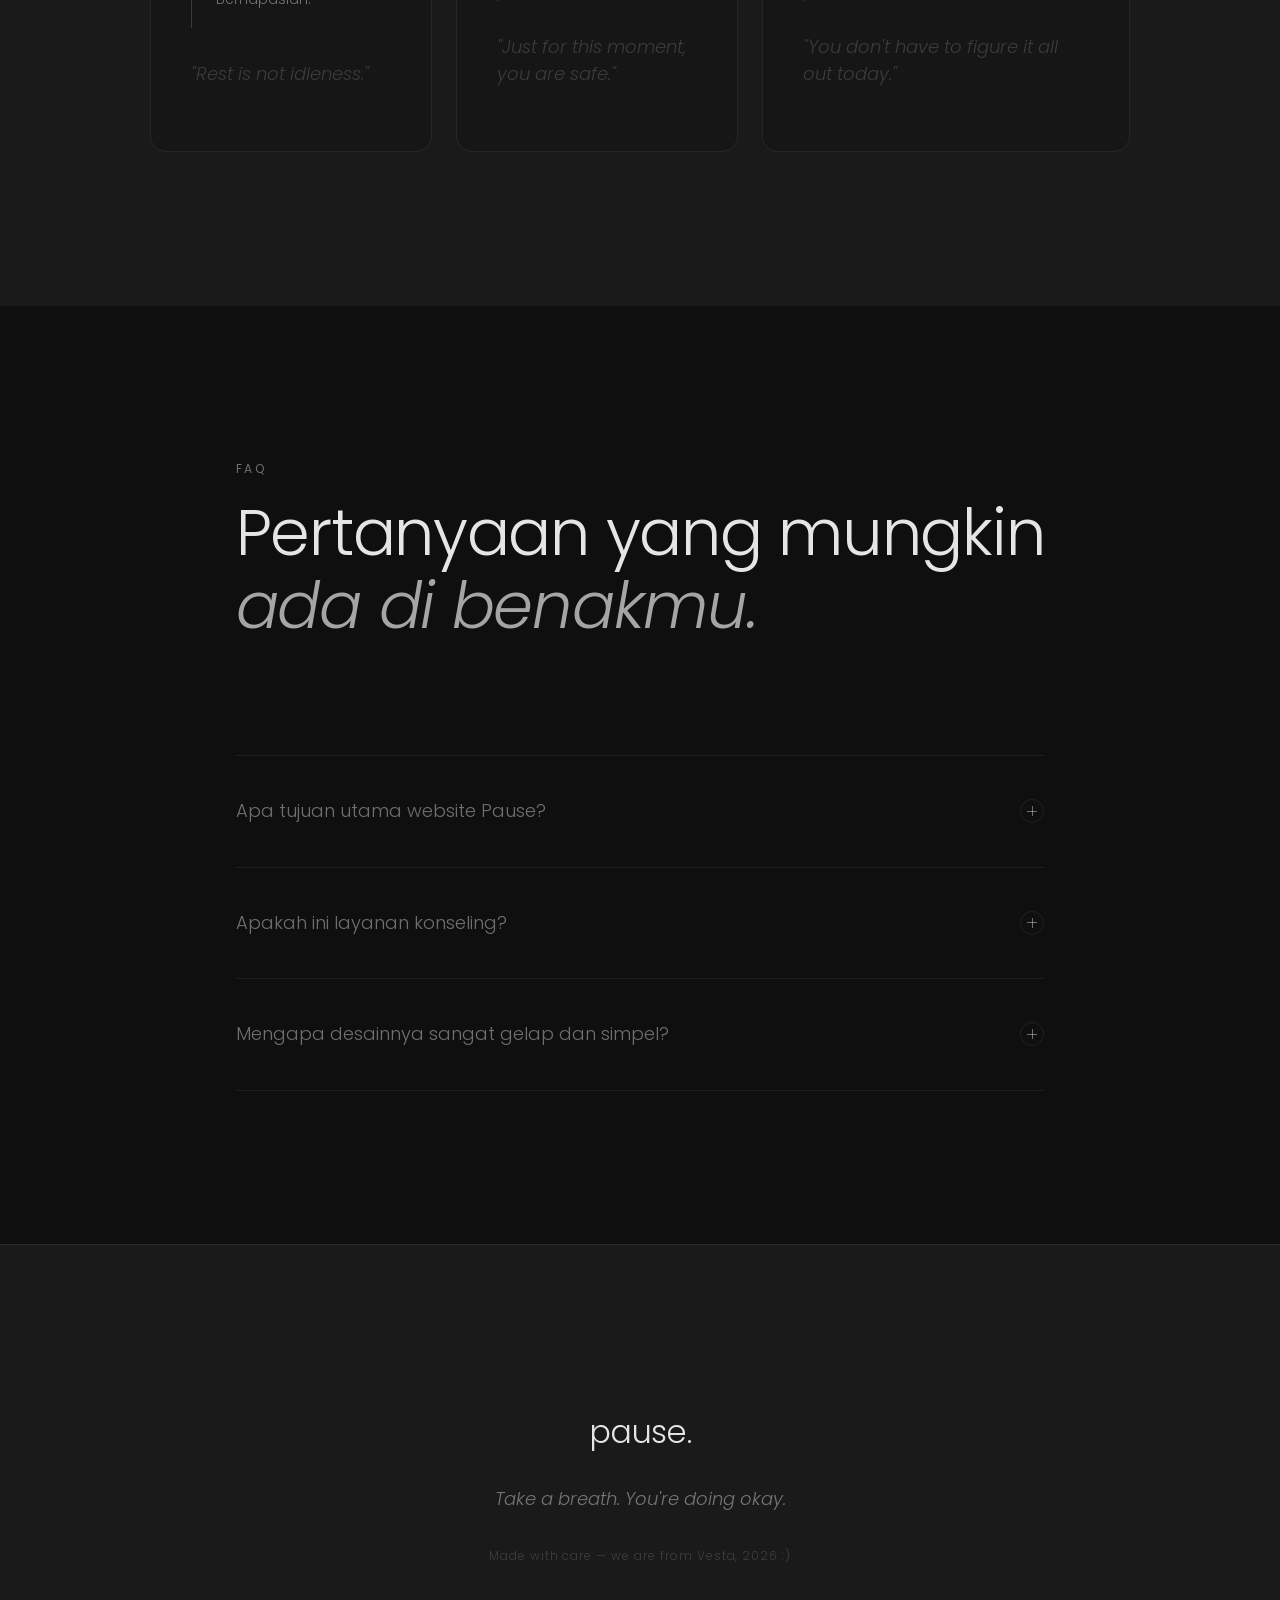
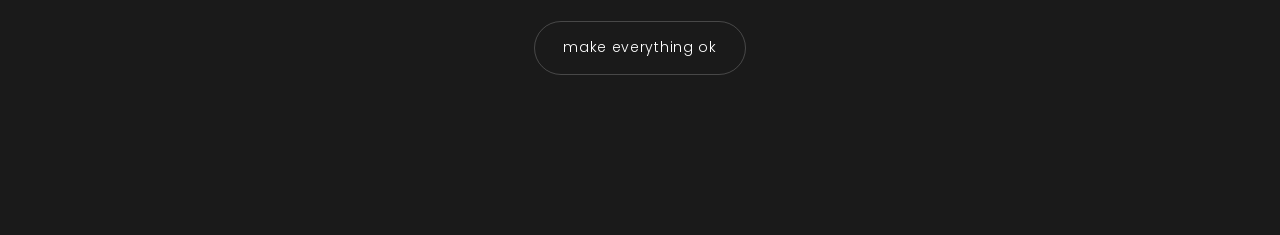
==== commit 90f41167: "Update About" ====
--- a/index.html
+++ b/index.html
@@ -13,7 +13,7 @@
     <link
       rel="icon"
       type="image/svg+xml"
-      href="assets/images/line-art/overthinking.svg"
+      href="assets/images/line-art/favicon.svg"
     />
 
     <!-- Google Fonts -->
@@ -113,22 +113,44 @@
               <p>
                 Kami percaya bahwa kesederhanaan bisa menjadi pelarian yang
                 paling jujur. Tidak ada yang harus kamu capai di sini. Cukup
-                hadir.
+                hadir. Coba Yuk tenangin diri kamu di sini.
               </p>
             </div>
 
-            <div class="about-meta fade-in" aria-label="Website details">
-              <div class="about-meta-item">
-                <span class="meta-label">Target</span>
-                <span class="meta-value">Usia 18–25 tahun</span>
-              </div>
-              <div class="about-meta-item">
-                <span class="meta-label">Kategori</span>
-                <span class="meta-value">Web Profile</span>
-              </div>
-              <div class="about-meta-item">
-                <span class="meta-label">Tagline</span>
-                <span class="meta-value">Mental Health</span>
+            <div
+              class="breathe-section fade-in"
+              aria-label="Breathing exercise"
+            >
+              <div class="breathe-steps">
+                <div class="breathe-step">
+                  <span class="meta-label">Hirup</span>
+                  <span class="meta-value">Tarik napas dalam... 4 detik</span>
+                </div>
+                <div class="breathe-step">
+                  <span class="meta-label">Tahan</span>
+                  <span class="meta-value">Rasakan kehadiranmu... 4 detik</span>
+                </div>
+                <div class="breathe-step">
+                  <span class="meta-label">Hembuskan</span>
+                  <span class="meta-value">Lepaskan perlahan... 4 detik</span>
+                </div>
+              </div>
+
+              <div class="breathe-widget" id="breathe-widget">
+                <div class="breathe-circle" id="breathe-circle">
+                  <span
+                    class="breathe-phase-text"
+                    id="breathe-phase-text"
+                  ></span>
+                  <span class="breathe-timer" id="breathe-timer"></span>
+                </div>
+                <button
+                  class="breathe-btn"
+                  id="breathe-btn"
+                  aria-label="Mulai latihan pernapasan"
+                >
+                  coba sekarang
+                </button>
               </div>
             </div>
           </div>
@@ -287,7 +309,7 @@
 
             <div class="faq-item" role="listitem">
               <button
-                class="faq-question"     
+                class="faq-question"
                 aria-expanded="false"
                 aria-controls="faq-answer-2"
                 id="faq-btn-2"
@@ -381,6 +403,36 @@
       </div>
     </div>
 
+    <!-- Breathe Done Popup -->
+    <div
+      class="breathe-popup-overlay"
+      id="breathe-popup-overlay"
+      role="dialog"
+      aria-modal="true"
+      aria-labelledby="breathe-popup-msg"
+      aria-hidden="true"
+    >
+      <div class="breathe-popup-card">
+        <p id="breathe-popup-msg" class="breathe-popup-message">
+          everything is fine okay :)
+        </p>
+        <div class="breathe-popup-actions">
+          <button
+            class="breathe-popup-btn breathe-popup-btn--secondary"
+            id="breathe-popup-retry"
+          >
+            Still not good?
+          </button>
+          <button
+            class="breathe-popup-btn breathe-popup-btn--primary"
+            id="breathe-popup-ok"
+          >
+            Okay
+          </button>
+        </div>
+      </div>
+    </div>
+
     <!-- Scripts -->
     <script src="assets/js/popup.js"></script>
     <script src="assets/js/main.js"></script>
--- a/assets/css/style.css
+++ b/assets/css/style.css
@@ -878,3 +878,235 @@
 #ok-button:hover {
   box-shadow: 0 0 20px rgba(255, 255, 255, 0.08);
 }
+
+/* Breathing Exercise */
+.breathe-section {
+  display: flex;
+  flex-direction: column;
+  gap: var(--space-xl);
+}
+
+.breathe-steps {
+  display: flex;
+  flex-wrap: wrap;
+  gap: var(--space-sm);
+}
+
+.breathe-step {
+  display: flex;
+  flex-direction: column;
+  gap: 2px;
+  padding: var(--space-sm) var(--space-md);
+  border: 1px solid var(--color-border);
+  border-radius: var(--radius-base);
+  background-color: var(--color-bg-secondary);
+  transition: border-color var(--transition-base);
+}
+
+.breathe-step:hover {
+  border-color: var(--color-border-hover);
+}
+
+.breathe-widget {
+  display: flex;
+  flex-direction: column;
+  align-items: center;
+  gap: var(--space-lg);
+}
+
+.breathe-circle {
+  width: 160px;
+  height: 160px;
+  border-radius: 50%;
+  border: 1px solid var(--color-border);
+  display: flex;
+  flex-direction: column;
+  align-items: center;
+  justify-content: center;
+  gap: 4px;
+  transition:
+    transform 4s cubic-bezier(0.4, 0, 0.2, 1),
+    border-color 0.6s ease,
+    box-shadow 0.6s ease;
+  position: relative;
+}
+
+.breathe-circle.is-inhale {
+  transform: scale(1.35);
+  border-color: var(--color-border-hover);
+  box-shadow: 0 0 40px rgba(229, 229, 229, 0.06);
+}
+
+.breathe-circle.is-hold {
+  transform: scale(1.35);
+  border-color: var(--color-border-hover);
+  box-shadow: 0 0 30px rgba(229, 229, 229, 0.04);
+  transition:
+    transform 4s cubic-bezier(0.4, 0, 0.2, 1),
+    border-color 0.6s ease,
+    box-shadow 0.6s ease;
+}
+
+.breathe-circle.is-exhale {
+  transform: scale(1);
+  border-color: var(--color-border);
+  box-shadow: none;
+}
+
+.breathe-phase-text {
+  font-size: var(--fs-sm);
+  font-weight: 400;
+  letter-spacing: 0.15em;
+  text-transform: uppercase;
+  color: var(--color-text-muted);
+  transition: opacity var(--transition-base);
+}
+
+.breathe-timer {
+  font-size: var(--fs-2xl);
+  font-weight: 300;
+  color: var(--color-text);
+  line-height: 1;
+  letter-spacing: -0.02em;
+}
+
+.breathe-btn {
+  display: inline-block;
+  padding: var(--space-sm) var(--space-xl);
+  border: 1px solid var(--color-border-hover);
+  border-radius: var(--radius-full);
+  font-size: var(--fs-xs);
+  font-weight: 400;
+  letter-spacing: 0.12em;
+  text-transform: lowercase;
+  color: var(--color-text-muted);
+  background: transparent;
+  cursor: pointer;
+  transition:
+    color var(--transition-fast),
+    border-color var(--transition-fast),
+    background var(--transition-fast);
+}
+
+.breathe-btn:hover {
+  color: var(--color-bg);
+  background-color: var(--color-text);
+  border-color: var(--color-text);
+}
+
+.breathe-btn.is-active {
+  color: var(--color-text);
+  border-color: var(--color-text-muted);
+}
+
+.breathe-btn.is-active:hover {
+  color: var(--color-bg);
+  background-color: var(--color-text);
+}
+
+/* Breathe Done Popup */
+.breathe-popup-overlay {
+  position: fixed;
+  inset: 0;
+  z-index: 200;
+  display: flex;
+  align-items: center;
+  justify-content: center;
+  padding: var(--space-lg);
+  background-color: rgba(10, 10, 10, 0.75);
+  backdrop-filter: blur(8px);
+  -webkit-backdrop-filter: blur(8px);
+  opacity: 0;
+  pointer-events: none;
+  transition: opacity var(--transition-slow);
+}
+
+.breathe-popup-overlay.is-visible {
+  opacity: 1;
+  pointer-events: all;
+}
+
+.breathe-popup-card {
+  background-color: var(--color-bg-secondary);
+  border: 1px solid var(--color-border-hover);
+  border-radius: var(--radius-lg);
+  padding: var(--space-2xl) var(--space-xl);
+  max-width: 420px;
+  width: 100%;
+  text-align: center;
+  display: flex;
+  flex-direction: column;
+  align-items: center;
+  gap: var(--space-lg);
+  transform: translateY(16px);
+  transition: transform var(--transition-slow);
+}
+
+.breathe-popup-overlay.is-visible .breathe-popup-card {
+  transform: translateY(0);
+}
+
+.breathe-popup-message {
+  font-size: var(--fs-lg);
+  font-weight: 300;
+  font-style: italic;
+  line-height: 1.5;
+  color: var(--color-text);
+  letter-spacing: -0.01em;
+}
+
+.breathe-popup-actions {
+  display: flex;
+  align-items: center;
+  gap: var(--space-md);
+  flex-wrap: wrap;
+  justify-content: center;
+}
+
+.breathe-popup-btn {
+  display: inline-block;
+  padding: var(--space-sm) var(--space-xl);
+  border-radius: var(--radius-full);
+  font-size: var(--fs-xs);
+  font-weight: 400;
+  letter-spacing: 0.12em;
+  cursor: pointer;
+  transition:
+    color var(--transition-fast),
+    border-color var(--transition-fast),
+    background var(--transition-fast);
+}
+
+.breathe-popup-btn--secondary {
+  border: 1px solid var(--color-border);
+  background: transparent;
+  color: var(--color-text-muted);
+}
+
+.breathe-popup-btn--secondary:hover {
+  border-color: var(--color-border-hover);
+  color: var(--color-text);
+}
+
+.breathe-popup-btn--primary {
+  border: 1px solid var(--color-border-hover);
+  background: transparent;
+  color: var(--color-text-muted);
+}
+
+.breathe-popup-btn--primary:hover {
+  color: var(--color-bg);
+  background-color: var(--color-text);
+  border-color: var(--color-text);
+}
+
+@media (max-width: 600px) {
+  .breathe-steps {
+    flex-direction: column;
+  }
+
+  .breathe-circle {
+    width: 130px;
+    height: 130px;
+  }
+}
--- a/assets/css/animations.css
+++ b/assets/css/animations.css
@@ -122,6 +122,10 @@
     transform: none;
   }
 
+  .breathe-circle {
+    transition-duration: 0.01ms !important;
+  }
+
   html {
     scroll-behavior: auto;
   }
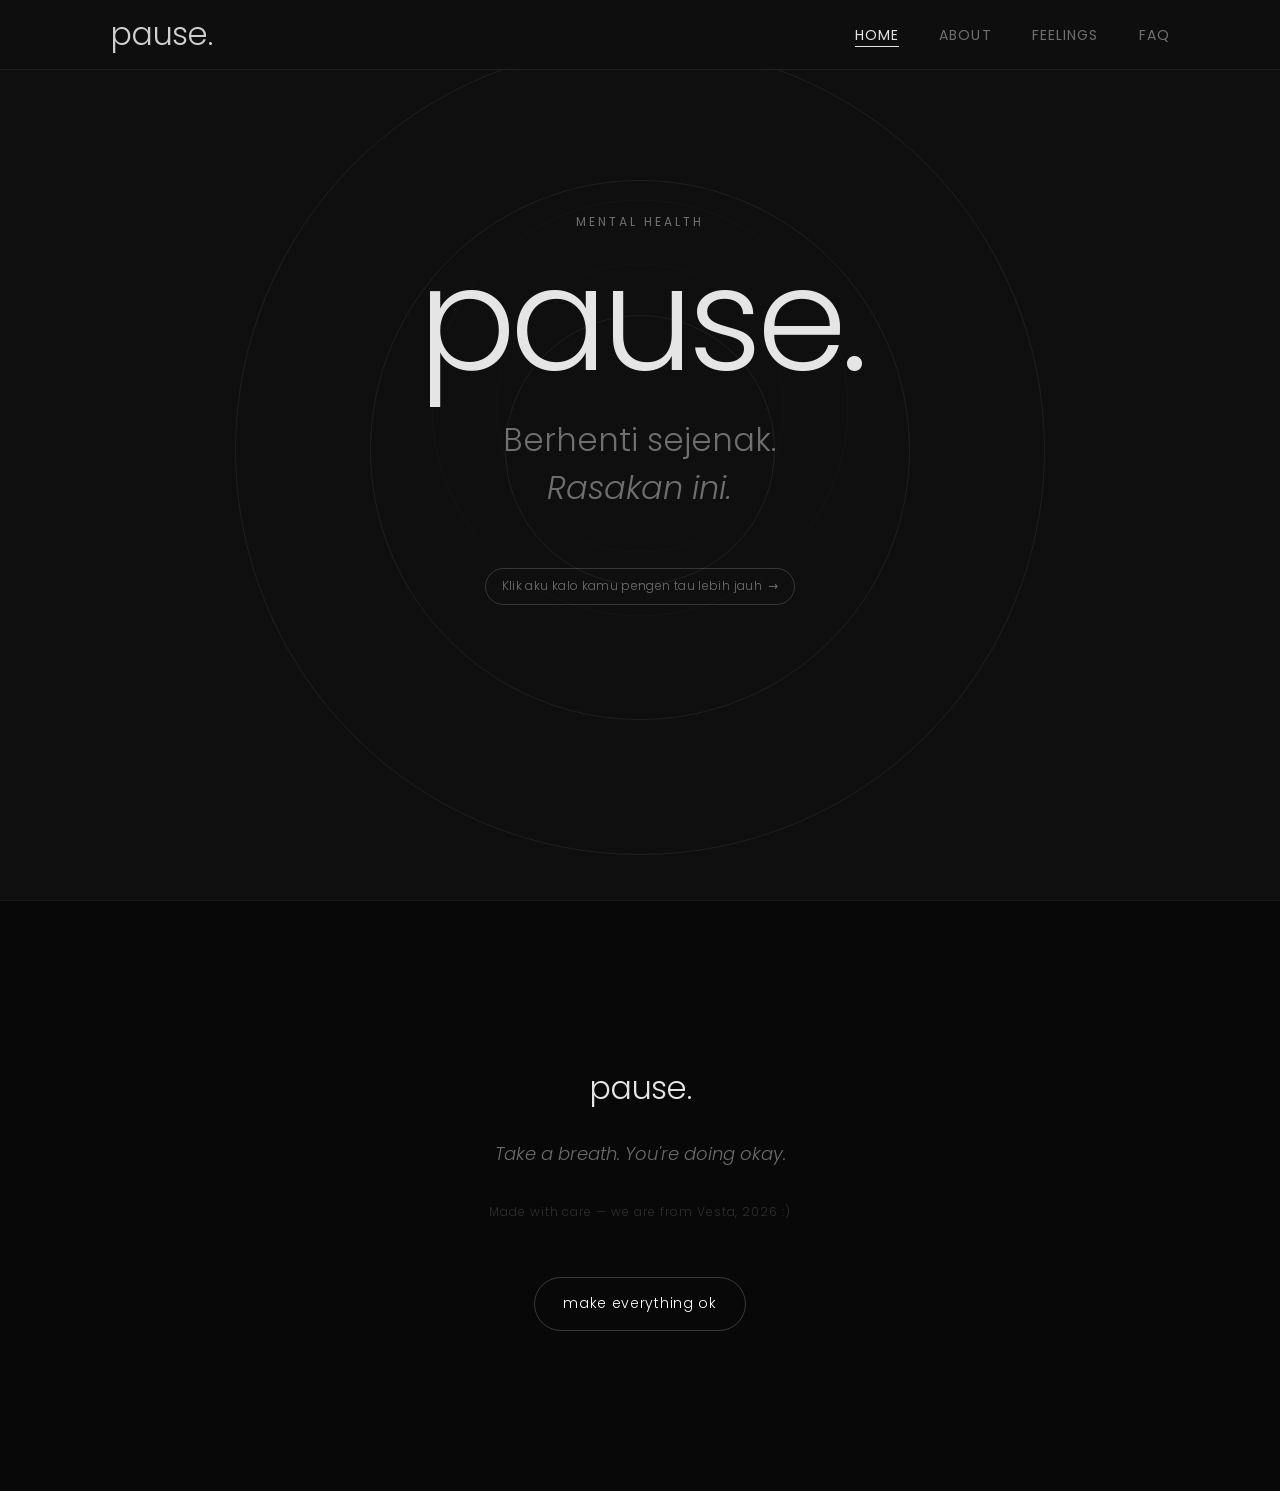
==== commit dbca9d83: "Update project Singel page to Muliti page" ====
--- a/index.html
+++ b/index.html
@@ -35,21 +35,24 @@
     <!-- Navbar -->
     <header class="site-header" role="banner">
       <nav class="navbar" role="navigation" aria-label="Main navigation">
-        <a href="#home" class="navbar-brand" aria-label="Pause — back to home"
+        <a
+          href="index.html"
+          class="navbar-brand"
+          aria-label="Pause — back to home"
           >pause.</a
         >
         <ul class="navbar-nav" role="list">
           <li class="nav-item" role="listitem">
-            <a href="#home" class="nav-link">Home</a>
+            <a href="index.html" class="nav-link is-active">Home</a>
           </li>
           <li class="nav-item" role="listitem">
-            <a href="#about" class="nav-link">About</a>
+            <a href="about.html" class="nav-link">About</a>
           </li>
           <li class="nav-item" role="listitem">
-            <a href="#feelings" class="nav-link">Feelings</a>
+            <a href="feelings.html" class="nav-link">Feelings</a>
           </li>
           <li class="nav-item" role="listitem">
-            <a href="#faq" class="nav-link">FAQ</a>
+            <a href="faq.html" class="nav-link">FAQ</a>
           </li>
         </ul>
       </nav>
@@ -57,6 +60,7 @@
 
     <!-- Main -->
     <main id="main-content" role="main">
+      <!-- Home -->
       <!-- Home -->
       <section
         id="home"
@@ -81,282 +85,15 @@
               Berhenti sejenak.<br /><em>Rasakan ini.</em>
             </p>
             <a
-              href="#about"
+              href="about.html"
               class="home-scroll-cue"
               aria-label="Scroll ke bawah untuk melihat lebih lanjut"
             >
-              <span class="scroll-text">scroll</span>
-              <span class="scroll-line" aria-hidden="true"></span>
+              <span class="scroll-text"
+                >Klik aku kalo kamu pengen tau lebih jauh</span
+              >
+              <span aria-hidden="true">→</span>
             </a>
-          </div>
-        </div>
-      </section>
-
-      <!-- About -->
-      <section
-        id="about"
-        class="section about-section"
-        aria-labelledby="about-title"
-      >
-        <div class="section-container">
-          <div class="about-content">
-            <span class="section-label fade-in">About Us</span>
-            <h2 id="about-title" class="section-title fade-in">
-              Tempat kecil untuk<br /><em>berhenti sejenak.</em>
-            </h2>
-            <div class="about-body fade-in">
-              <p>
-                Pause bukan tentang solusi instan. Bukan tentang motivasi
-                berlebihan. Ini adalah ruang sederhana untuk kamu yang sedang
-                lelah, cemas, atau terlalu banyak berpikir.
-              </p>
-              <p>
-                Kami percaya bahwa kesederhanaan bisa menjadi pelarian yang
-                paling jujur. Tidak ada yang harus kamu capai di sini. Cukup
-                hadir. Coba Yuk tenangin diri kamu di sini.
-              </p>
-            </div>
-
-            <div
-              class="breathe-section fade-in"
-              aria-label="Breathing exercise"
-            >
-              <div class="breathe-steps">
-                <div class="breathe-step">
-                  <span class="meta-label">Hirup</span>
-                  <span class="meta-value">Tarik napas dalam... 4 detik</span>
-                </div>
-                <div class="breathe-step">
-                  <span class="meta-label">Tahan</span>
-                  <span class="meta-value">Rasakan kehadiranmu... 4 detik</span>
-                </div>
-                <div class="breathe-step">
-                  <span class="meta-label">Hembuskan</span>
-                  <span class="meta-value">Lepaskan perlahan... 4 detik</span>
-                </div>
-              </div>
-
-              <div class="breathe-widget" id="breathe-widget">
-                <div class="breathe-circle" id="breathe-circle">
-                  <span
-                    class="breathe-phase-text"
-                    id="breathe-phase-text"
-                  ></span>
-                  <span class="breathe-timer" id="breathe-timer"></span>
-                </div>
-                <button
-                  class="breathe-btn"
-                  id="breathe-btn"
-                  aria-label="Mulai latihan pernapasan"
-                >
-                  coba sekarang
-                </button>
-              </div>
-            </div>
-          </div>
-
-          <div class="about-art fade-in" aria-hidden="true">
-            <img src="assets/images/line-art/about-line.svg" alt="" />
-          </div>
-        </div>
-      </section>
-
-      <!-- Feelings -->
-      <section
-        id="feelings"
-        class="section feelings-section"
-        aria-labelledby="feelings-title"
-      >
-        <div class="section-container">
-          <header class="feelings-header">
-            <span class="section-label fade-in">Feelings</span>
-            <h2 id="feelings-title" class="section-title fade-in">
-              Apa yang kamu rasakan<br /><em>sekarang?</em>
-            </h2>
-          </header>
-
-          <div
-            class="feelings-grid"
-            role="list"
-            aria-label="Daftar perasaan yang dibahas"
-          >
-            <!-- Tired -->
-            <article
-              class="feeling-card fade-in"
-              role="listitem"
-              aria-labelledby="feeling-tired-title"
-            >
-              <div class="feeling-card-art" aria-hidden="true">
-                <img src="assets/images/line-art/tired.svg" alt="" />
-              </div>
-              <div class="feeling-card-content">
-                <h3 id="feeling-tired-title" class="feeling-title">Tired</h3>
-                <p class="feeling-desc">
-                  Dunia bergerak terlalu cepat, dan tidak apa-apa jika kamu
-                  merasa tertinggal sejenak.
-                </p>
-                <div class="feeling-tips">
-                  <p>
-                    Matikan layar selama 5 menit. Rasakan berat tubuhmu di
-                    kursi. Bernapaslah.
-                  </p>
-                </div>
-                <blockquote class="feeling-quote">
-                  <p>"Rest is not idleness."</p>
-                </blockquote>
-              </div>
-            </article>
-
-            <!-- Anxious -->
-            <article
-              class="feeling-card fade-in"
-              role="listitem"
-              aria-labelledby="feeling-anxious-title"
-            >
-              <div class="feeling-card-art" aria-hidden="true">
-                <img src="assets/images/line-art/anxious.svg" alt="" />
-              </div>
-              <div class="feeling-card-content">
-                <h3 id="feeling-anxious-title" class="feeling-title">
-                  Anxious
-                </h3>
-                <p class="feeling-desc">
-                  Suara-suara di kepala terkadang terlalu berisik. Mari bawa
-                  dirimu kembali ke sini, sekarang.
-                </p>
-                <div class="feeling-tips">
-                  <p>
-                    Sebutkan 3 benda yang kamu lihat dan 2 suara yang kamu
-                    dengar.
-                  </p>
-                </div>
-                <blockquote class="feeling-quote">
-                  <p>"Just for this moment, you are safe."</p>
-                </blockquote>
-              </div>
-            </article>
-
-            <!-- Overthinking -->
-            <article
-              class="feeling-card fade-in"
-              role="listitem"
-              aria-labelledby="feeling-overthinking-title"
-            >
-              <div class="feeling-card-art" aria-hidden="true">
-                <img src="assets/images/line-art/overthinking.svg" alt="" />
-              </div>
-              <div class="feeling-card-content">
-                <h3 id="feeling-overthinking-title" class="feeling-title">
-                  Overthinking
-                </h3>
-                <p class="feeling-desc">
-                  Menganalisis masa depan tidak akan mengubahnya. Berhenti
-                  sejenak dari pikiranmu.
-                </p>
-                <div class="feeling-tips">
-                  <p>
-                    Tuliskan satu hal yang mengganggumu, lalu bayangkan tulisan
-                    itu perlahan memudar.
-                  </p>
-                </div>
-                <blockquote class="feeling-quote">
-                  <p>"You don't have to figure it all out today."</p>
-                </blockquote>
-              </div>
-            </article>
-          </div>
-        </div>
-      </section>
-
-      <!-- FAQ -->
-      <section id="faq" class="section faq-section" aria-labelledby="faq-title">
-        <div class="section-container">
-          <header class="faq-header">
-            <span class="section-label fade-in">FAQ</span>
-            <h2 id="faq-title" class="section-title fade-in">
-              Pertanyaan yang mungkin<br /><em>ada di benakmu.</em>
-            </h2>
-          </header>
-
-          <div
-            class="faq-list fade-in"
-            role="list"
-            aria-label="Frequently asked questions"
-          >
-            <div class="faq-item" role="listitem">
-              <button
-                class="faq-question"
-                aria-expanded="false"
-                aria-controls="faq-answer-1"
-                id="faq-btn-1"
-              >
-                <span>Apa tujuan utama website Pause?</span>
-                <span class="faq-icon" aria-hidden="true"></span>
-              </button>
-              <div
-                class="faq-answer"
-                id="faq-answer-1"
-                role="region"
-                aria-labelledby="faq-btn-1"
-                hidden
-              >
-                <p>
-                  Memberikan ruang digital yang tenang bagi siapa saja untuk
-                  berhenti sejenak dari hiruk-pikuk aktivitas sehari-hari.
-                </p>
-              </div>
-            </div>
-
-            <div class="faq-item" role="listitem">
-              <button
-                class="faq-question"
-                aria-expanded="false"
-                aria-controls="faq-answer-2"
-                id="faq-btn-2"
-              >
-                <span>Apakah ini layanan konseling?</span>
-                <span class="faq-icon" aria-hidden="true"></span>
-              </button>
-              <div
-                class="faq-answer"
-                id="faq-answer-2"
-                role="region"
-                aria-labelledby="faq-btn-2"
-                hidden
-              >
-                <p>
-                  Tidak. Website ini adalah media reflektif untuk membantu
-                  menenangkan pikiran melalui pengalaman visual dan teks
-                  singkat. Untuk dukungan profesional, kami sarankan berbicara
-                  dengan konselor atau psikolog terdekat.
-                </p>
-              </div>
-            </div>
-
-            <div class="faq-item" role="listitem">
-              <button
-                class="faq-question"
-                aria-expanded="false"
-                aria-controls="faq-answer-3"
-                id="faq-btn-3"
-              >
-                <span>Mengapa desainnya sangat gelap dan simpel?</span>
-                <span class="faq-icon" aria-hidden="true"></span>
-              </button>
-              <div
-                class="faq-answer"
-                id="faq-answer-3"
-                role="region"
-                aria-labelledby="faq-btn-3"
-                hidden
-              >
-                <p>
-                  Untuk meminimalisir distraksi visual dan memberikan kenyamanan
-                  pada mata, terutama saat merasa lelah atau cemas.
-                  Kesederhanaan adalah bagian dari pesannya.
-                </p>
-              </div>
-            </div>
           </div>
         </div>
       </section>
@@ -398,42 +135,7 @@
           id="popup-close"
           aria-label="Tutup pesan reflektif"
         >
-          okay
-        </button>
-      </div>
-    </div>
-
-    <!-- Breathe Done Popup -->
-    <div
-      class="breathe-popup-overlay"
-      id="breathe-popup-overlay"
-      role="dialog"
-      aria-modal="true"
-      aria-labelledby="breathe-popup-msg"
-      aria-hidden="true"
-    >
-      <div class="breathe-popup-card">
-        <p id="breathe-popup-msg" class="breathe-popup-message">
-          everything is fine okay :)
-        </p>
-        <div class="breathe-popup-actions">
-          <button
-            class="breathe-popup-btn breathe-popup-btn--secondary"
-            id="breathe-popup-retry"
-          >
-            Still not good?
-          </button>
-          <button
-            class="breathe-popup-btn breathe-popup-btn--primary"
-            id="breathe-popup-ok"
-          >
-            Okay
-          </button>
-        </div>
-      </div>
-    </div>
-
-    <!-- Scripts -->
+          okay, I'll pause.
     <script src="assets/js/popup.js"></script>
     <script src="assets/js/main.js"></script>
   </body>
--- a/assets/css/style.css
+++ b/assets/css/style.css
@@ -1,7 +1,5 @@
-/* ============================================================
-   PAUSE — style.css
-   Global styles, variables, reset, components
-   ============================================================ */
+/* PAUSE — style.css
+   Global styles, variables, reset, components */
 
 /* Custom Properties */
 :root {
@@ -134,16 +132,20 @@
   right: 0;
   z-index: 100;
   height: var(--navbar-height);
+  background-color: rgba(15, 15, 15, 0.75);
+  backdrop-filter: blur(12px);
+  -webkit-backdrop-filter: blur(12px);
+  border-bottom: 1px solid var(--color-border);
   transition:
     background-color var(--transition-slow),
     border-color var(--transition-slow);
 }
 
 .site-header.is-scrolled {
-  background-color: rgba(15, 15, 15, 0.88);
+  background-color: rgba(15, 15, 15, 0.95);
   backdrop-filter: blur(12px);
   -webkit-backdrop-filter: blur(12px);
-  border-bottom: 1px solid var(--color-border);
+  border-bottom: 1px solid var(--color-border-hover);
 }
 
 .navbar {
@@ -360,17 +362,38 @@
 }
 
 .home-scroll-cue {
-  display: flex;
-  flex-direction: column;
-  align-items: center;
-  gap: var(--space-xs);
+  display: inline-flex;
+  align-items: center;
+  gap: 6px;
   margin-top: var(--space-lg);
-  color: var(--color-text-faint);
-  transition: color var(--transition-base);
+  padding: 0.45rem var(--space-sm);
+  color: var(--color-text-muted);
+  border: 1px solid var(--color-border-hover);
+  border-radius: var(--radius-full);
+  font-size: var(--fs-xs);
+  font-weight: 300;
+  letter-spacing: 0.03em;
+  text-transform: none;
+  transition:
+    color var(--transition-base),
+    border-color var(--transition-base),
+    background-color var(--transition-base);
+}
+
+.home-scroll-cue .scroll-text {
+  font-size: inherit;
+  letter-spacing: inherit;
+  text-transform: none;
 }
 
 .home-scroll-cue:hover {
-  color: var(--color-text-muted);
+  color: var(--color-bg);
+  background-color: var(--color-text);
+  border-color: var(--color-text);
+}
+
+.home-scroll-cue .scroll-line {
+  display: none;
 }
 
 .scroll-text {
@@ -387,11 +410,41 @@
   animation: scroll-bounce 2s ease-in-out infinite;
 }
 
+/* About scroll hint */
+.about-scroll-hint {
+  display: flex;
+  flex-direction: column;
+  align-items: center;
+  gap: var(--space-xs);
+  margin-top: var(--space-lg);
+  padding-bottom: var(--space-lg);
+  width: 100%;
+  color: var(--color-text-faint);
+  opacity: 0.5;
+}
+
+.about-scroll-hint .scroll-text {
+  font-size: var(--fs-xs);
+  letter-spacing: 0.2em;
+  text-transform: uppercase;
+}
+
+.about-scroll-hint .scroll-line {
+  width: 1px;
+  height: 32px;
+  background: currentColor;
+  animation: scroll-bounce 2s ease-in-out infinite;
+}
+
 /* About section */
 .about-section {
   background-color: var(--color-bg);
   display: flex;
-  align-items: center;
+  flex-direction: column;
+  align-items: center;
+  min-height: unset;
+  padding-top: var(--space-2xl);
+  padding-bottom: var(--space-sm);
 }
 
 .about-section .section-container {
@@ -452,6 +505,62 @@
   color: var(--color-text);
 }
 
+.origin-heading {
+  font-size: clamp(var(--fs-xl), 3.5vw, var(--fs-2xl));
+  font-weight: 300;
+  line-height: 1.2;
+  letter-spacing: -0.02em;
+  margin-bottom: var(--space-lg);
+  color: var(--color-text);
+}
+
+.origin-heading em {
+  font-style: italic;
+  opacity: 0.7;
+}
+
+/* Origin story */
+.origin-story {
+  display: flex;
+  flex-direction: column;
+  gap: var(--space-sm);
+  max-width: 540px;
+  margin-bottom: var(--space-xl);
+  padding-left: var(--space-md);
+  border-left: 2px solid var(--color-border-hover);
+}
+
+.origin-label {
+  font-size: var(--fs-xs);
+  font-weight: 400;
+  letter-spacing: 0.15em;
+  text-transform: uppercase;
+  color: var(--color-text-faint);
+}
+
+.origin-text {
+  font-size: var(--fs-md);
+  font-weight: 300;
+  color: var(--color-text-muted);
+  line-height: 1.8;
+}
+
+.origin-quote {
+  margin: 0;
+  padding: var(--space-sm) var(--space-md);
+  background-color: var(--color-bg-secondary);
+  border-radius: var(--radius-base);
+}
+
+.origin-quote p {
+  font-size: var(--fs-base);
+  font-style: italic;
+  font-weight: 300;
+  color: var(--color-text-muted);
+  line-height: 1.7;
+  margin: 0;
+}
+
 .about-art {
   width: 120px;
   opacity: 0.6;
@@ -463,9 +572,77 @@
   height: auto;
 }
 
+/* About Origin Section (Hero 2) */
+.about-origin-section {
+  background-color: var(--color-bg);
+  min-height: unset;
+  padding-top: var(--space-lg);
+  padding-bottom: var(--space-2xl);
+}
+
+.origin-container {
+  display: grid;
+  grid-template-columns: 1fr 1fr;
+  gap: var(--space-2xl);
+  align-items: start;
+  width: 100%;
+}
+
+.origin-left {
+  display: flex;
+  flex-direction: column;
+  gap: var(--space-md);
+}
+
+.origin-img {
+  width: 100%;
+  border-radius: 24px;
+  overflow: hidden;
+  flex-shrink: 0;
+  box-shadow: 0 8px 40px rgba(0, 0, 0, 0.45);
+}
+
+.origin-img img {
+  width: 100%;
+  height: 480px;
+  object-fit: cover;
+  border-radius: 24px;
+  opacity: 0.9;
+  display: block;
+}
+
+.origin-cta {
+  display: inline-block;
+  margin-top: var(--space-md);
+  padding: var(--space-sm) var(--space-md);
+  font-size: var(--fs-sm);
+  font-weight: 400;
+  font-family: var(--font-main);
+  color: var(--color-text-muted);
+  border: 1px solid var(--color-border-hover);
+  border-radius: var(--radius-full);
+  text-decoration: none;
+  transition:
+    color var(--transition-base),
+    border-color var(--transition-base),
+    background-color var(--transition-base);
+}
+
+.origin-cta:hover {
+  color: var(--color-bg);
+  background-color: var(--color-text);
+  border-color: var(--color-text);
+}
+
+.about-origin-section .origin-story {
+  max-width: none;
+  margin-bottom: 0;
+  margin-top: var(--space-xl);
+}
+
 /* Feelings section */
 .feelings-section {
-  background-color: var(--color-bg-secondary);
+  background-color: var(--color-bg);
 }
 
 .feelings-header {
@@ -564,23 +741,16 @@
 /* FAQ section */
 .faq-section {
   background-color: var(--color-bg);
-  display: flex;
-  align-items: center;
-}
-
-.faq-header {
-  max-width: var(--max-width);
-  margin: 0 auto;
-  padding: 0 var(--space-lg);
-  margin-bottom: var(--space-2xl);
+  min-height: unset;
+  padding-top: var(--space-2xl);
+  padding-bottom: var(--space-2xl);
 }
 
 .faq-list {
-  max-width: var(--max-width);
-  margin: 0 auto;
-  padding: 0 var(--space-lg);
-  display: flex;
-  flex-direction: column;
+  display: flex;
+  flex-direction: column;
+  max-width: 720px;
+  margin-top: var(--space-xl);
 }
 
 .faq-item {
@@ -596,7 +766,7 @@
   align-items: center;
   justify-content: space-between;
   width: 100%;
-  padding: var(--space-lg) 0;
+  padding: var(--space-md) 0;
   text-align: left;
   color: var(--color-text-muted);
   font-size: var(--fs-md);
@@ -612,47 +782,51 @@
 
 .faq-icon {
   flex-shrink: 0;
-  width: 24px;
-  height: 24px;
+  width: 22px;
+  height: 22px;
   border: 1px solid var(--color-border);
   border-radius: var(--radius-full);
-  display: flex;
-  align-items: center;
-  justify-content: center;
-  color: var(--color-text-muted);
-  transition:
-    border-color var(--transition-base),
-    color var(--transition-base);
   position: relative;
-}
-
-.faq-icon::before {
-  content: "";
-  position: absolute;
-  width: 10px;
-  height: 1px;
-  background: currentColor;
-}
-
+  transition: border-color var(--transition-base);
+}
+
+.faq-icon::before,
 .faq-icon::after {
   content: "";
   position: absolute;
+  top: 50%;
+  left: 50%;
+  background: var(--color-text-muted);
+  transition:
+    transform var(--transition-base),
+    opacity var(--transition-base),
+    background var(--transition-base);
+}
+
+.faq-icon::before {
+  width: 10px;
+  height: 1px;
+  transform: translate(-50%, -50%);
+}
+
+.faq-icon::after {
   width: 1px;
   height: 10px;
-  background: currentColor;
-  transition:
-    transform var(--transition-base),
-    opacity var(--transition-base);
+  transform: translate(-50%, -50%);
 }
 
 .faq-question[aria-expanded="true"] .faq-icon {
   border-color: var(--color-border-hover);
-  color: var(--color-text);
-}
-
+}
+
+.faq-question[aria-expanded="true"] .faq-icon::before,
 .faq-question[aria-expanded="true"] .faq-icon::after {
-  transform: rotate(90deg);
+  background: var(--color-text);
+}
+
+.faq-question[aria-expanded="true"] .faq-icon::after {
   opacity: 0;
+  transform: translate(-50%, -50%) rotate(90deg);
 }
 
 .faq-answer {
@@ -676,12 +850,12 @@
   font-weight: 300;
   color: var(--color-text-muted);
   line-height: 1.8;
-  max-width: 680px;
+  max-width: 600px;
 }
 
 /* Footer */
 .site-footer {
-  background-color: var(--color-bg-secondary);
+  background-color: #080808;
   border-top: 1px solid var(--color-border);
   padding: var(--space-3xl) var(--space-lg);
   text-align: center;
@@ -806,6 +980,14 @@
     display: none;
   }
 
+  .origin-container {
+    grid-template-columns: 1fr;
+  }
+
+  .origin-img img {
+    height: 280px;
+  }
+
   .feelings-grid {
     grid-template-columns: 1fr;
     max-width: 480px;
@@ -886,10 +1068,33 @@
   gap: var(--space-xl);
 }
 
+.breathe-bridge {
+  display: flex;
+  flex-direction: column;
+  gap: var(--space-xs);
+  text-align: center;
+  padding: var(--space-2xl) 0 var(--space-lg);
+}
+
+.breathe-bridge-text {
+  font-size: var(--fs-lg);
+  font-weight: 300;
+  color: var(--color-text);
+  line-height: 1.5;
+}
+
+.breathe-bridge-sub {
+  font-size: var(--fs-base);
+  font-weight: 300;
+  color: var(--color-text-muted);
+  line-height: 1.8;
+}
+
 .breathe-steps {
   display: flex;
   flex-wrap: wrap;
   gap: var(--space-sm);
+  justify-content: center;
 }
 
 .breathe-step {
--- a/assets/css/animations.css
+++ b/assets/css/animations.css
@@ -1,7 +1,5 @@
-/* ============================================================
-   PAUSE — animations.css
-   Keyframes, entrance transitions, scroll-triggered effects
-   ============================================================ */
+/* PAUSE — animations.css
+   Keyframes, entrance transitions, scroll-triggered effects */
 
 /* Keyframes */
 
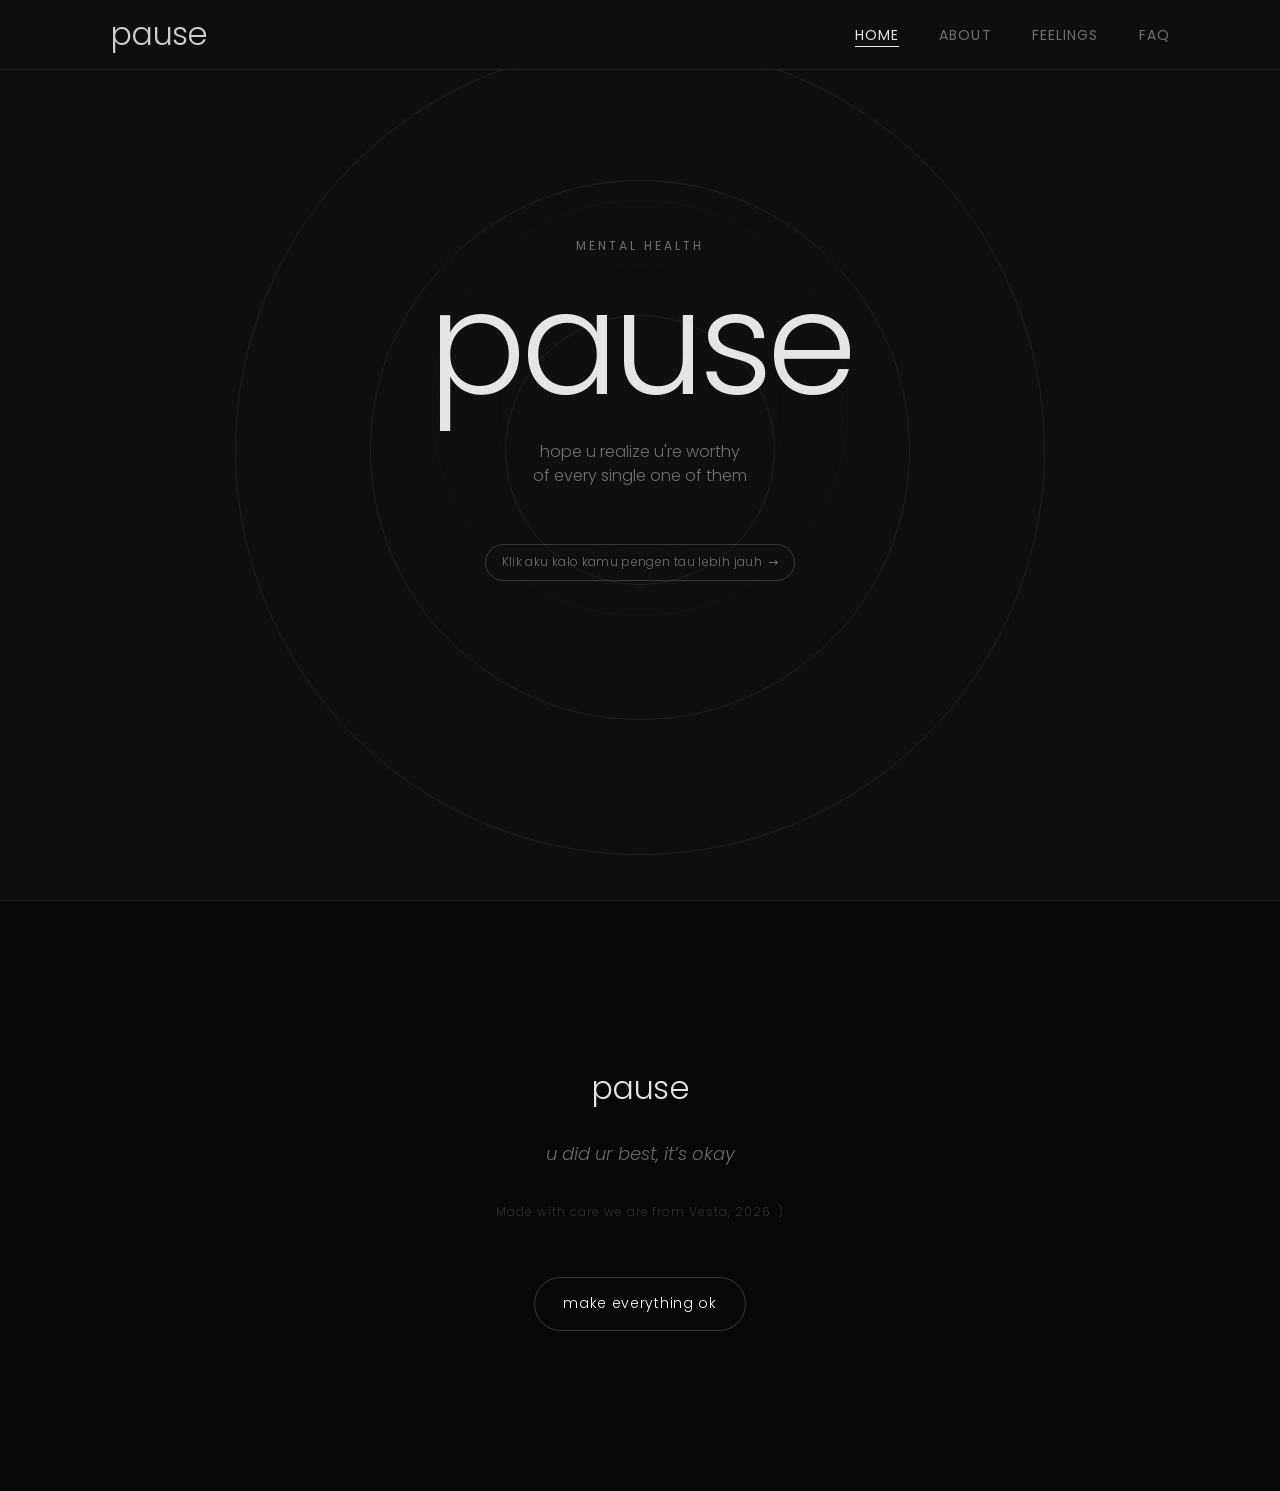
==== commit 4909912b: "feat: update quote" ====
--- a/index.html
+++ b/index.html
@@ -39,7 +39,7 @@
           href="index.html"
           class="navbar-brand"
           aria-label="Pause — back to home"
-          >pause.</a
+          >pause</a
         >
         <ul class="navbar-nav" role="list">
           <li class="nav-item" role="listitem">
@@ -80,9 +80,9 @@
 
           <div class="home-text">
             <p class="home-eyebrow">mental health</p>
-            <h1 id="home-title" class="home-title">pause.</h1>
+            <h1 id="home-title" class="home-title">pause</h1>
             <p class="home-tagline">
-              Berhenti sejenak.<br /><em>Rasakan ini.</em>
+              hope u realize u're worthy <br>of every single one of them
             </p>
             <a
               href="about.html"
@@ -102,9 +102,9 @@
     <!-- Footer -->
     <footer class="site-footer" role="contentinfo">
       <div class="footer-container">
-        <p class="footer-brand">pause.</p>
-        <p class="footer-tagline">Take a breath. You're doing okay.</p>
-        <p class="footer-credit">Made with care — we are from Vesta, 2026 :)</p>
+        <p class="footer-brand">pause</p>
+        <p class="footer-tagline">u did ur best, it’s okay</p>
+        <p class="footer-credit">Made with care we are from Vesta, 2026 :)</p>
       </div>
       <br />
       <br />
@@ -135,7 +135,7 @@
           id="popup-close"
           aria-label="Tutup pesan reflektif"
         >
-          okay, I'll pause.
+          okay, I'll pause
     <script src="assets/js/popup.js"></script>
     <script src="assets/js/main.js"></script>
   </body>
--- a/assets/css/style.css
+++ b/assets/css/style.css
@@ -350,7 +350,7 @@
 }
 
 .home-tagline {
-  font-size: clamp(var(--fs-md), 2.5vw, var(--fs-xl));
+  font-size: clamp(var(--fs-md), 2, var(--fs-xl));
   font-weight: 300;
   color: var(--color-text-muted);
   line-height: 1.5;
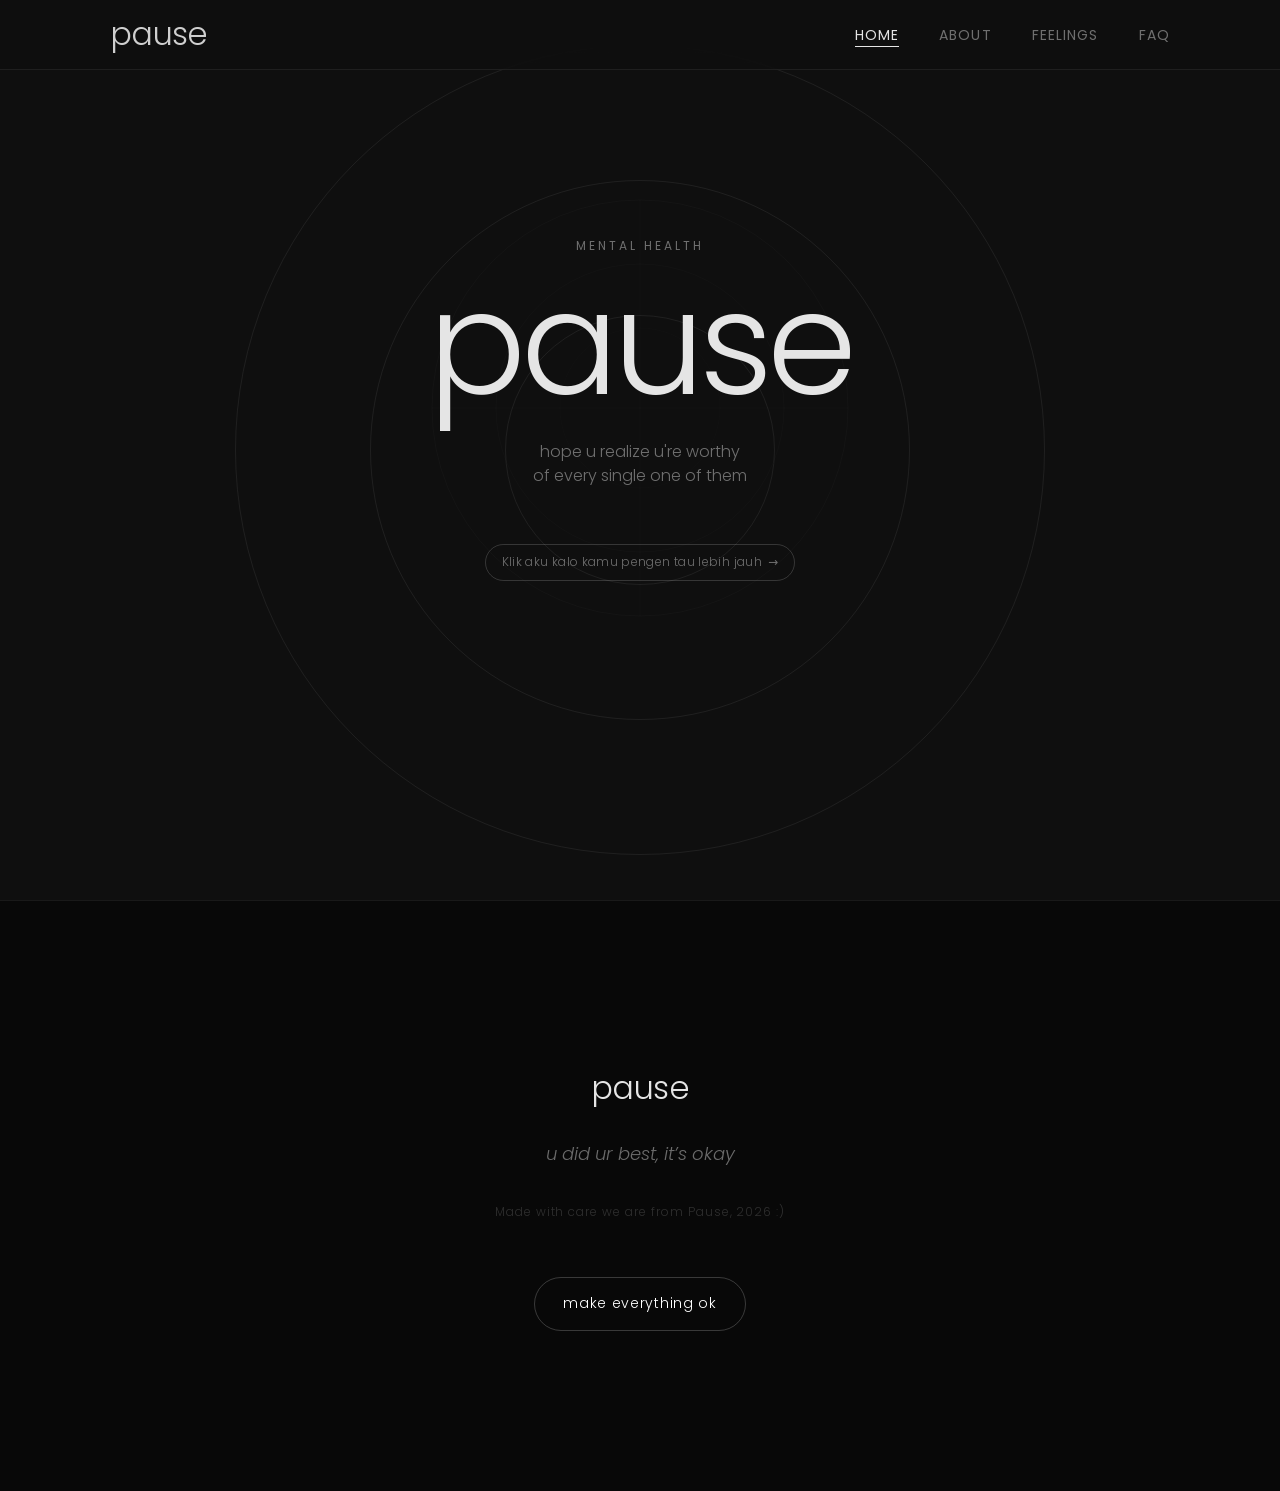
==== commit 8e4429e0: "feat: merge'" ====
--- a/index.html
+++ b/index.html
@@ -82,7 +82,7 @@
             <p class="home-eyebrow">mental health</p>
             <h1 id="home-title" class="home-title">pause</h1>
             <p class="home-tagline">
-              hope u realize u're worthy <br>of every single one of them
+              hope u realize u're worthy <br />of every single one of them
             </p>
             <a
               href="about.html"
@@ -104,7 +104,7 @@
       <div class="footer-container">
         <p class="footer-brand">pause</p>
         <p class="footer-tagline">u did ur best, it’s okay</p>
-        <p class="footer-credit">Made with care we are from Vesta, 2026 :)</p>
+        <p class="footer-credit">Made with care we are from Pause, 2026 :)</p>
       </div>
       <br />
       <br />
@@ -135,7 +135,12 @@
           id="popup-close"
           aria-label="Tutup pesan reflektif"
         >
-          okay, I'll pause
+          Okay
+        </button>
+      </div>
+    </div>
+
+    <!-- Scripts -->
     <script src="assets/js/popup.js"></script>
     <script src="assets/js/main.js"></script>
   </body>
